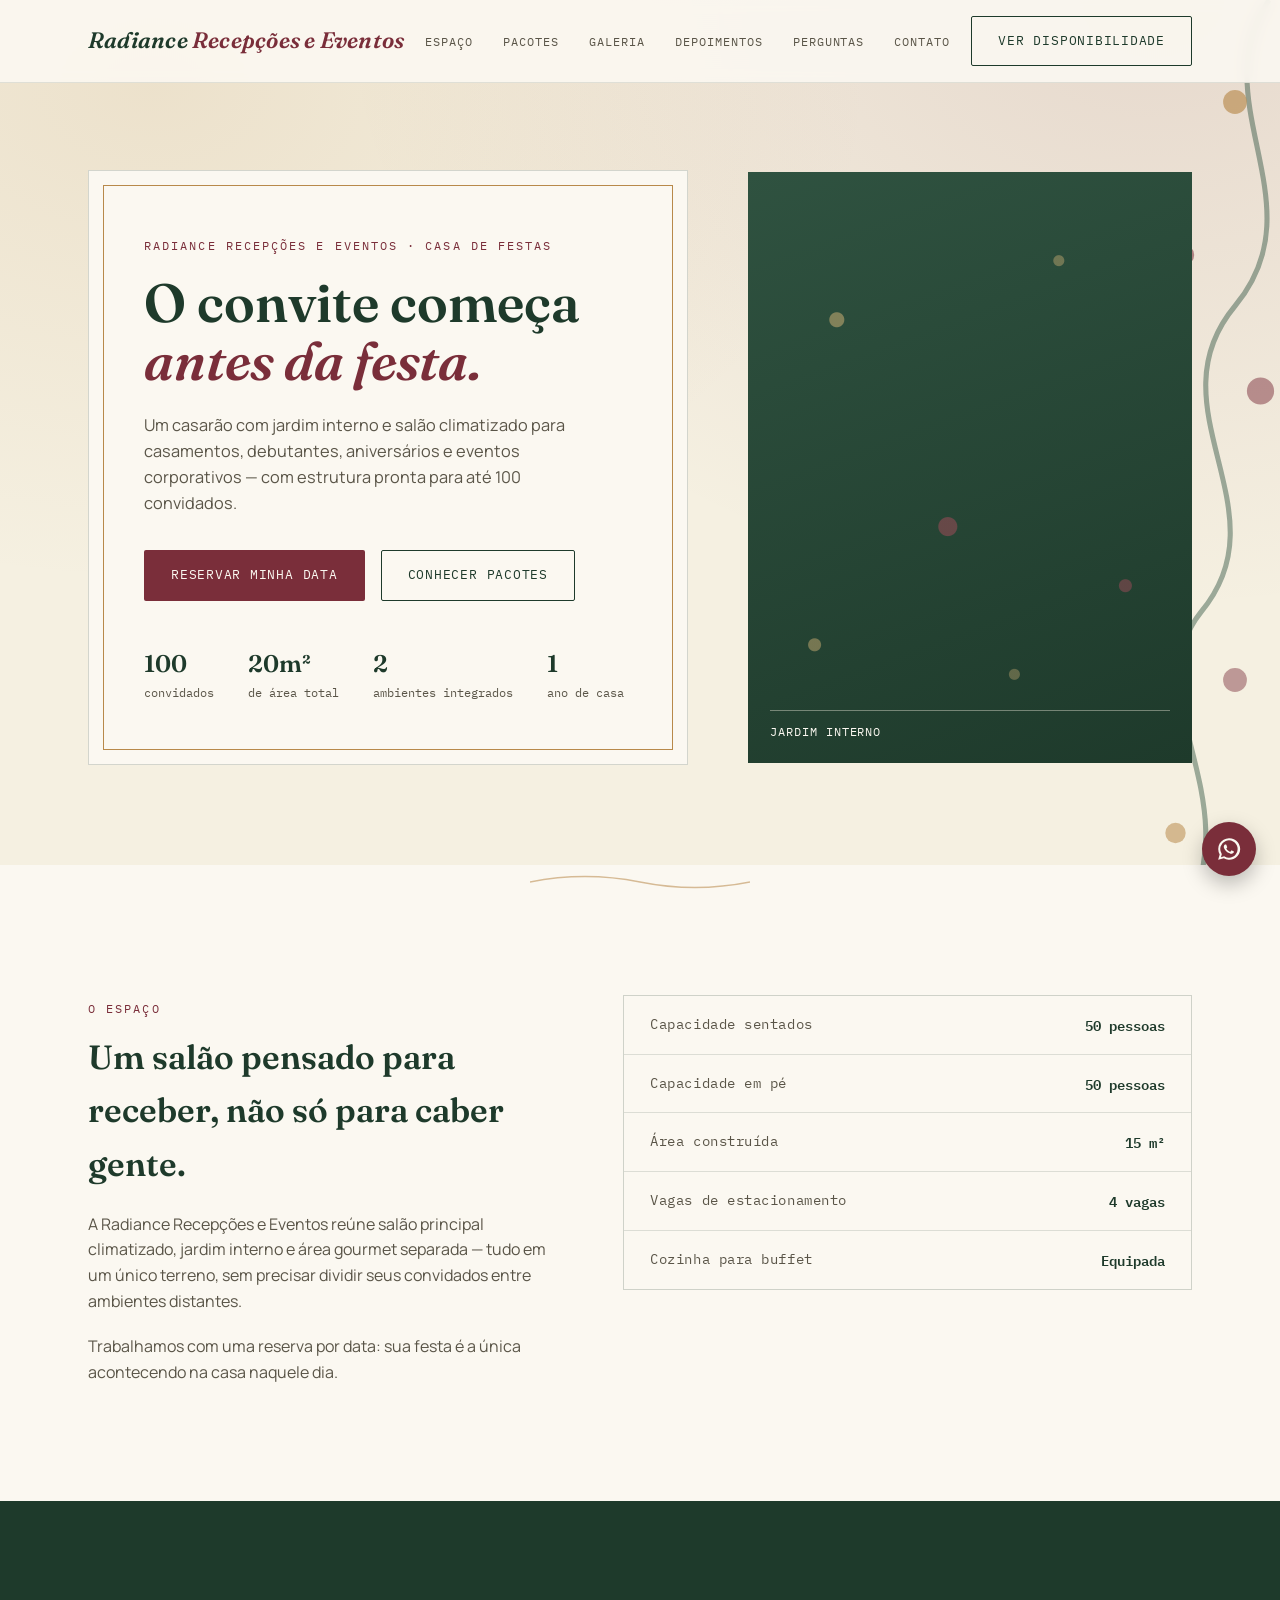
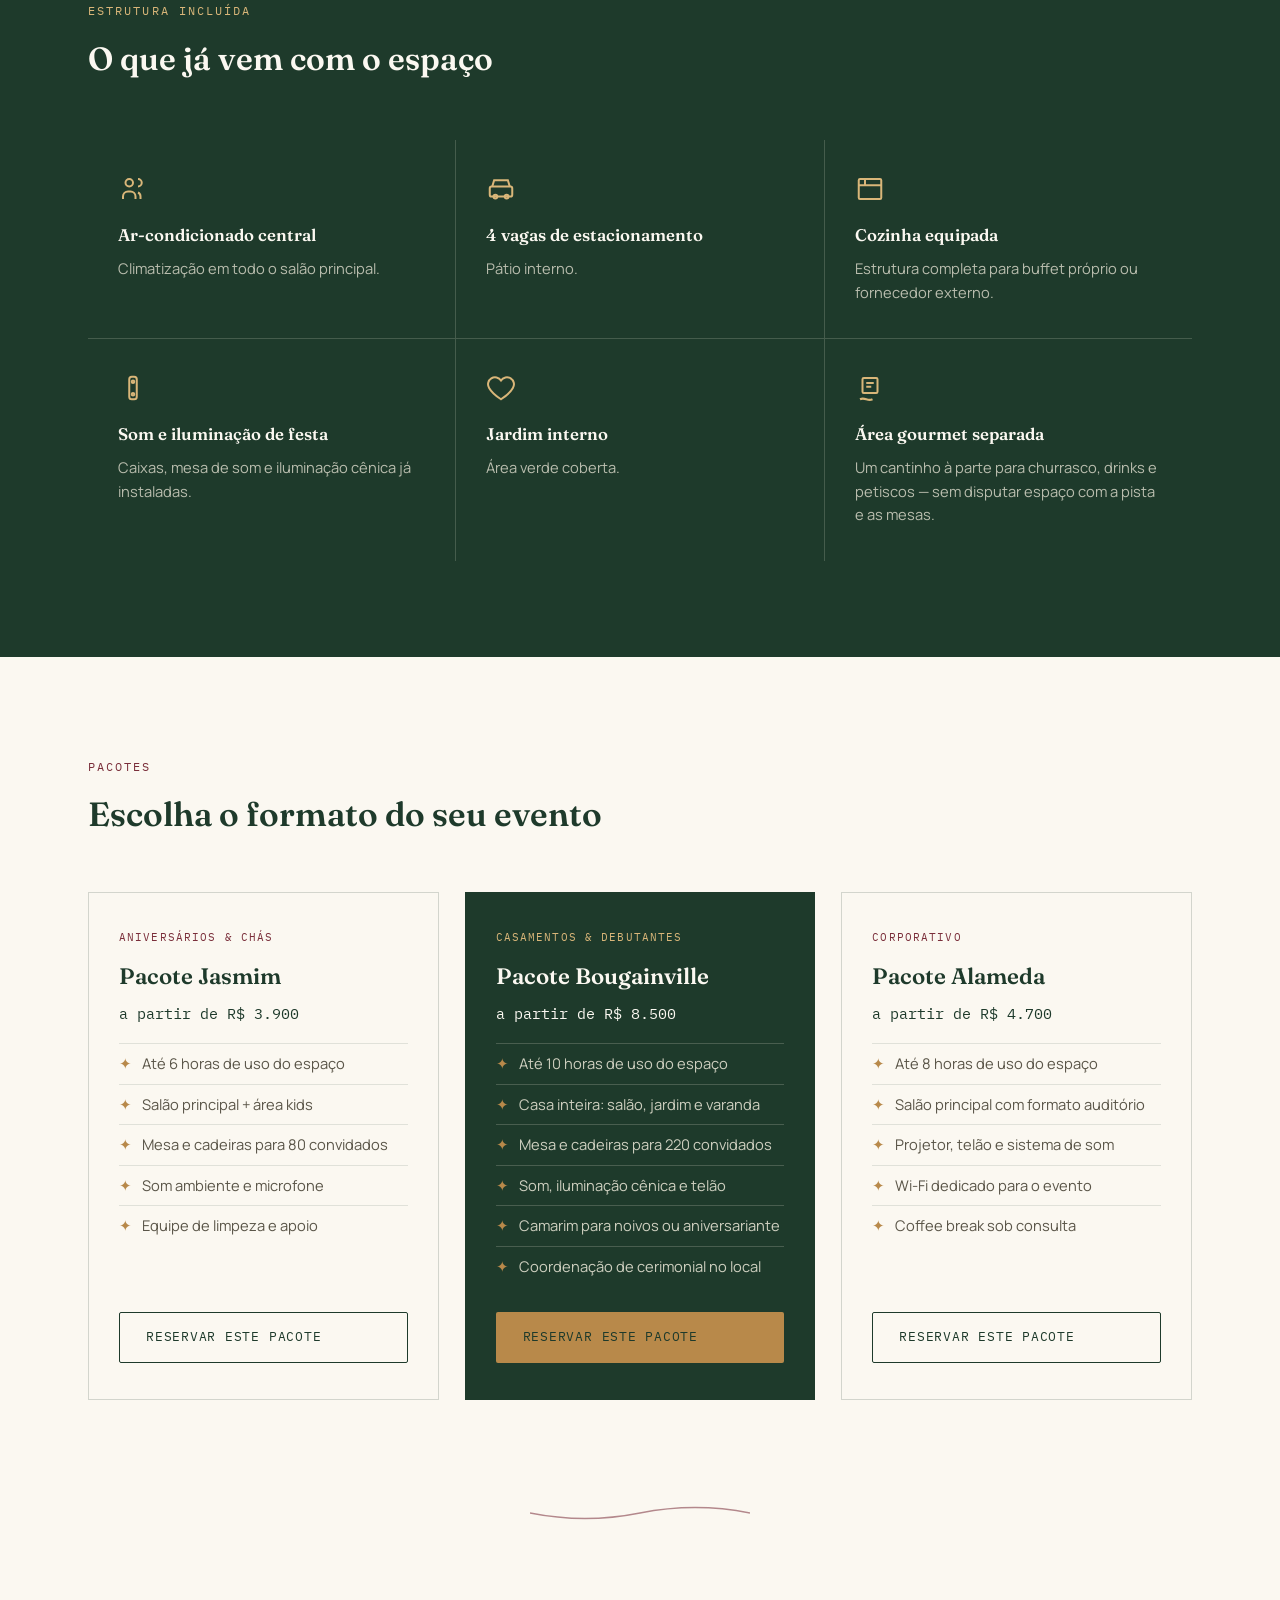
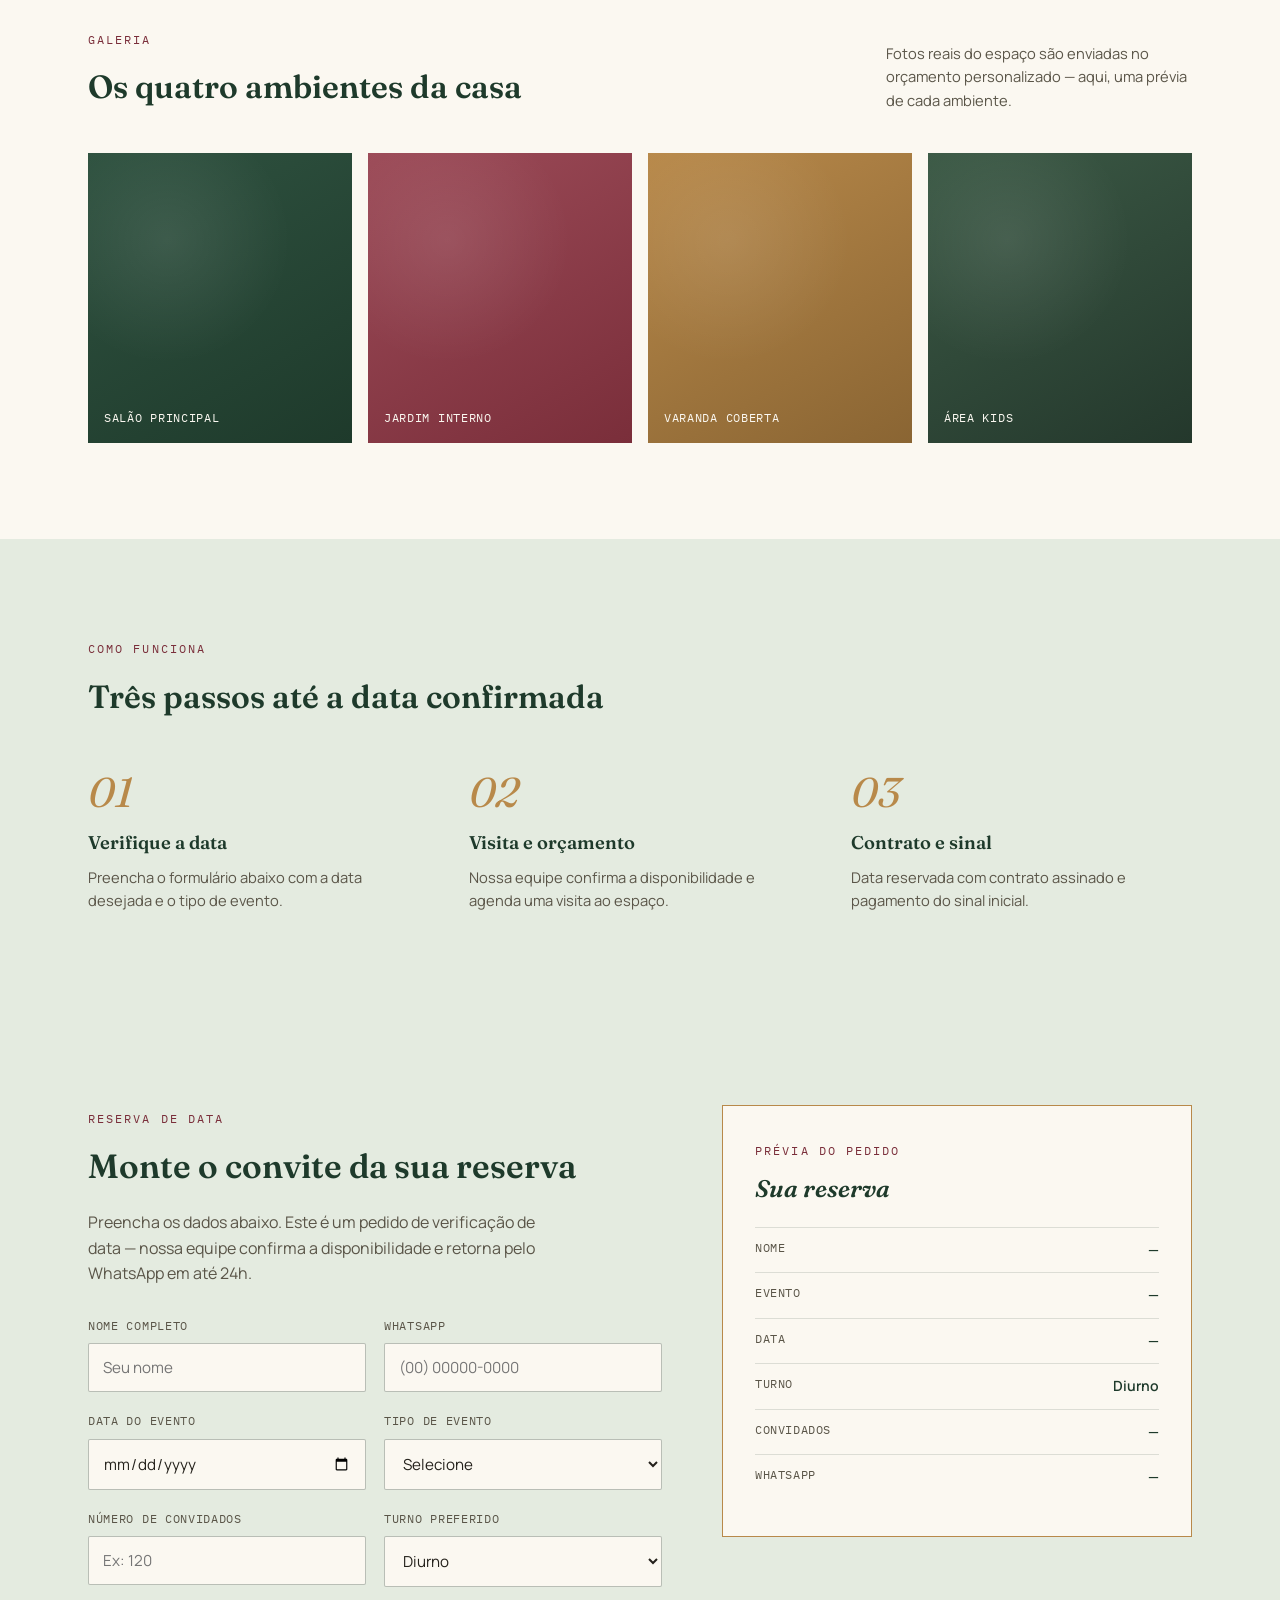
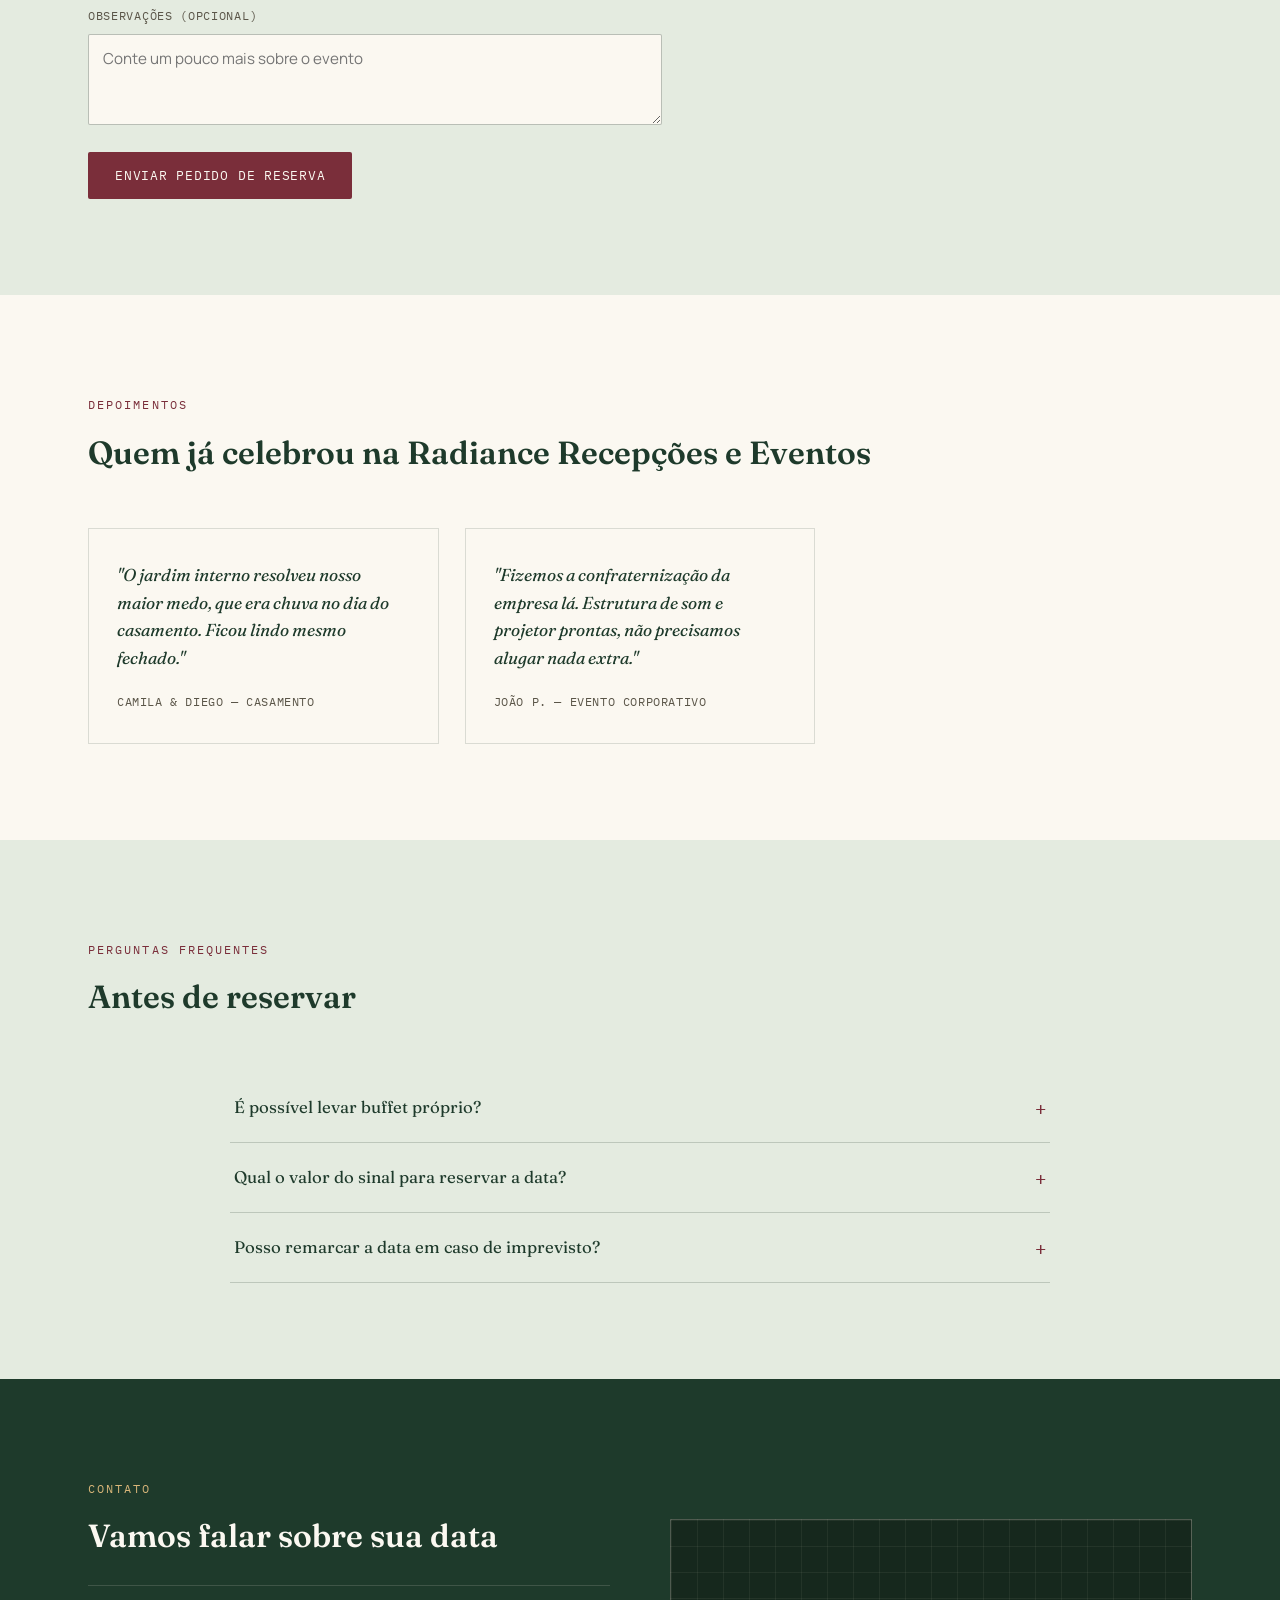
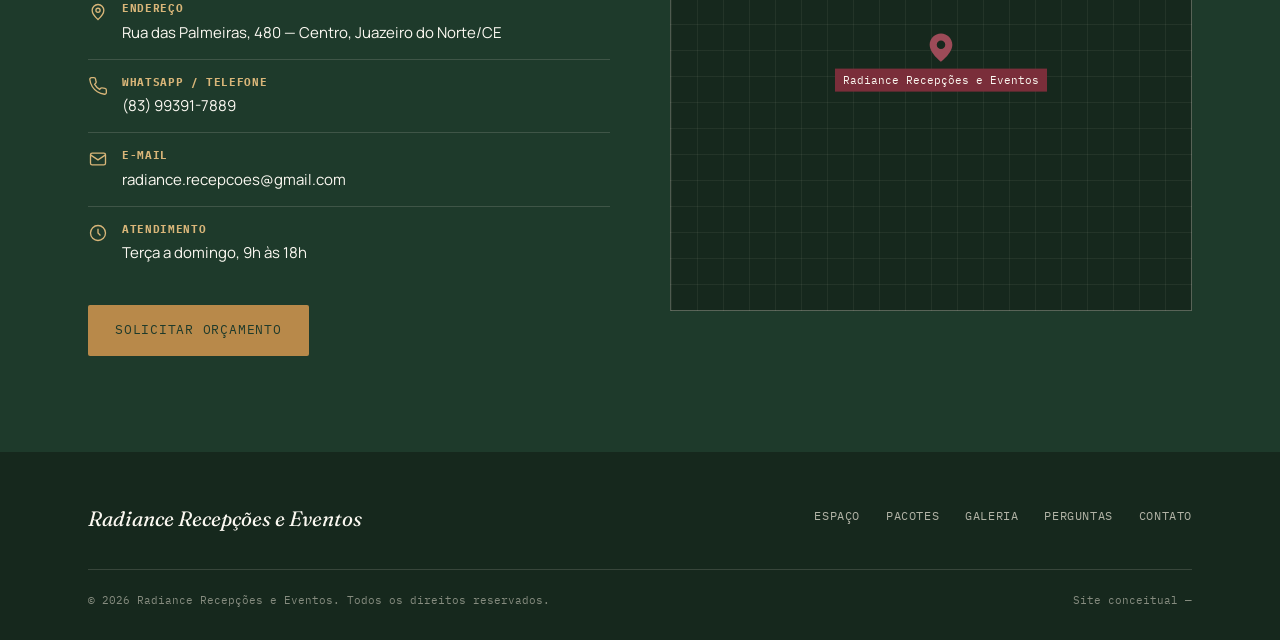
==== index.html @ 1359f0b3 "Envio do font-end envio do font-end inicial para futuras mudanças e integração com o back" ====
<!DOCTYPE html>
<html lang="pt-BR">
<head>
<meta charset="UTF-8">
<meta name="viewport" content="width=device-width, initial-scale=1.0">
<title>Radiance Recepções e Eventos — Casa de Festas</title>
<meta name="description" content="Radiance Recepções e Eventos, casa de festas para casamentos, debutantes, aniversários e eventos corporativos. Reserve sua data.">
<link rel="preconnect" href="https://fonts.googleapis.com">
<link rel="preconnect" href="https://fonts.gstatic.com" crossorigin>
<link href="https://fonts.googleapis.com/css2?family=Fraunces:ital,opsz,wght@0,9..144,400;0,9..144,500;0,9..144,600;1,9..144,500;1,9..144,600&family=Manrope:wght@400;500;600;700&family=IBM+Plex+Mono:wght@400;500&display=swap" rel="stylesheet">
<style>
  :root{
    --green-deep:#1E3A2B;
    --green-mid:#2F5240;
    --green-pale:#E4EBE0;
    --ivory:#F5F0E1;
    --ivory-soft:#FBF8F1;
    --gold:#B8894A;
    --gold-light:#D9B679;
    --wine:#7A2E3A;
    --wine-soft:#9C4B58;
    --ink:#24211B;
    --ink-soft:#5A5548;
    --font-display:'Fraunces', serif;
    --font-body:'Manrope', sans-serif;
    --font-mono:'IBM Plex Mono', monospace;
    --radius:2px;
    --wrap:1160px;
  }

  *,*::before,*::after{box-sizing:border-box;}
  html{scroll-behavior:smooth;}
  body{
    margin:0;
    background:var(--ivory-soft);
    color:var(--ink);
    font-family:var(--font-body);
    font-size:16px;
    line-height:1.6;
    -webkit-font-smoothing:antialiased;
  }
  img,svg{display:block;max-width:100%;}
  a{color:inherit;text-decoration:none;}
  ul{margin:0;padding:0;list-style:none;}
  h1,h2,h3,h4{font-family:var(--font-display);font-weight:600;margin:0;color:var(--green-deep);}
  p{margin:0;}
  .wrap{max-width:var(--wrap);margin:0 auto;padding:0 28px;}
  .eyebrow{
    font-family:var(--font-mono);
    font-size:.72rem;
    letter-spacing:.18em;
    text-transform:uppercase;
    color:var(--wine);
  }
  section{padding:96px 0;position:relative;}
  .btn{
    display:inline-flex;
    align-items:center;
    gap:8px;
    padding:14px 26px;
    border-radius:var(--radius);
    font-family:var(--font-mono);
    font-size:.8rem;
    letter-spacing:.06em;
    text-transform:uppercase;
    border:1px solid transparent;
    cursor:pointer;
    transition:transform .25s ease, background .25s ease, color .25s ease, border-color .25s ease;
  }
  .btn:hover{transform:translateY(-2px);}
  .btn-primary{background:var(--wine);color:var(--ivory-soft);}
  .btn-primary:hover{background:var(--green-deep);}
  .btn-ghost{border-color:var(--green-deep);color:var(--green-deep);}
  .btn-ghost:hover{background:var(--green-deep);color:var(--ivory-soft);}
  .btn-gold{background:var(--gold);color:var(--green-deep);}
  .btn-gold:hover{background:var(--gold-light);}

  @media (prefers-reduced-motion: reduce){
    html{scroll-behavior:auto;}
    *{animation-duration:.001ms !important; animation-iteration-count:1 !important; transition-duration:.001ms !important;}
  }

  /* ---------- reveal on scroll ---------- */
  .reveal{opacity:0; transform:translateY(18px); transition:opacity .7s ease, transform .7s ease;}
  .reveal.is-visible{opacity:1; transform:none;}

  /* ---------- divider ---------- */
  .divider{
    width:100%;
    display:flex;
    justify-content:center;
    padding:6px 0;
    opacity:.55;
  }
  .divider svg{width:220px;height:22px;}

  /* ================= HEADER ================= */
  header{
    position:fixed; top:0; left:0; right:0; z-index:100;
    background:rgba(251,248,241,.9);
    backdrop-filter:blur(6px);
    border-bottom:1px solid rgba(30,58,43,.12);
  }
  .nav{
    display:flex; align-items:center; justify-content:space-between;
    padding:16px 28px; max-width:var(--wrap); margin:0 auto;
  }
  .logo{
    font-family:var(--font-display); font-style:italic; font-weight:600;
    font-size:1.4rem; color:var(--green-deep); letter-spacing:.01em;
  }
  .logo span{color:var(--wine);}
  .nav-links{display:flex; align-items:center; gap:30px;}
  .nav-links a{
    font-family:var(--font-mono); font-size:.76rem; letter-spacing:.08em;
    text-transform:uppercase; color:var(--ink-soft);
    padding-bottom:4px; border-bottom:1px solid transparent;
    transition:color .2s, border-color .2s;
  }
  .nav-links a:hover{color:var(--wine); border-color:var(--wine);}
  .nav-cta{display:flex; align-items:center; gap:16px;}
  .burger{
    display:none; flex-direction:column; gap:5px; background:none; border:none; cursor:pointer; padding:6px;
  }
  .burger span{width:24px; height:2px; background:var(--green-deep); display:block;}

  @media (max-width:900px){
    .nav-links{
      position:fixed; inset:64px 0 0 0; background:var(--ivory-soft);
      flex-direction:column; justify-content:flex-start; align-items:flex-start;
      padding:40px 28px; gap:26px;
      transform:translateX(100%); transition:transform .35s ease;
    }
    .nav-links.open{transform:translateX(0);}
    .nav-links a{font-size:1rem;}
    .burger{display:flex;}
    .nav-cta .btn-ghost{display:none;}
  }

  /* ================= HERO ================= */
  .hero{
    padding:170px 0 100px;
    background:
      radial-gradient(ellipse at 12% 10%, rgba(184,137,74,.14), transparent 45%),
      radial-gradient(ellipse at 90% 0%, rgba(122,46,58,.12), transparent 50%),
      var(--ivory);
    overflow:hidden;
    position:relative;
  }
  .hero-vine{
    position:absolute; top:0; right:-40px; width:340px; opacity:.9; pointer-events:none;
    animation:sway 9s ease-in-out infinite;
    transform-origin:top center;
  }
  @keyframes sway{
    0%,100%{transform:rotate(-1.5deg);}
    50%{transform:rotate(1.5deg);}
  }
  .hero-grid{
    display:grid; grid-template-columns:1.15fr .85fr; gap:60px; align-items:center;
  }
  .invite-card{
    background:var(--ivory-soft);
    border:1px solid rgba(30,58,43,.18);
    padding:14px;
  }
  .invite-card-inner{
    border:1px solid var(--gold);
    padding:46px 40px;
  }
  .hero h1{
    font-size:clamp(2.4rem, 4.2vw, 3.6rem);
    line-height:1.08;
    margin:16px 0 22px;
  }
  .hero h1 em{color:var(--wine); font-style:italic;}
  .hero-sub{
    color:var(--ink-soft); font-size:1.02rem; max-width:46ch; margin-bottom:34px;
  }
  .hero-actions{display:flex; gap:16px; flex-wrap:wrap;}
  .hero-facts{
    margin-top:44px; display:flex; gap:34px; flex-wrap:wrap;
    font-family:var(--font-mono); font-size:.78rem; color:var(--ink-soft);
  }
  .hero-facts b{display:block; font-family:var(--font-display); font-size:1.5rem; color:var(--green-deep); font-weight:600;}

  .hero-visual{
    aspect-ratio:3/4; position:relative;
    background:linear-gradient(160deg, var(--green-mid), var(--green-deep));
    overflow:hidden;
  }
  .hero-visual::before{
    content:"";
    position:absolute; inset:0;
    background-image:
      radial-gradient(circle at 20% 25%, rgba(217,182,121,.5) 0, rgba(217,182,121,.5) 7px, transparent 8px),
      radial-gradient(circle at 70% 15%, rgba(217,182,121,.4) 0, rgba(217,182,121,.4) 5px, transparent 6px),
      radial-gradient(circle at 45% 60%, rgba(156,75,88,.55) 0, rgba(156,75,88,.55) 9px, transparent 10px),
      radial-gradient(circle at 85% 70%, rgba(156,75,88,.5) 0, rgba(156,75,88,.5) 6px, transparent 7px),
      radial-gradient(circle at 15% 80%, rgba(217,182,121,.45) 0, rgba(217,182,121,.45) 6px, transparent 7px),
      radial-gradient(circle at 60% 85%, rgba(217,182,121,.35) 0, rgba(217,182,121,.35) 5px, transparent 6px);
  }
  .hero-visual-tag{
    position:absolute; left:22px; bottom:22px; right:22px;
    color:var(--ivory-soft); font-family:var(--font-mono); font-size:.72rem;
    letter-spacing:.08em; text-transform:uppercase; border-top:1px solid rgba(245,240,225,.4); padding-top:12px;
  }

  @media (max-width:900px){
    .hero{padding:150px 0 70px;}
    .hero-grid{grid-template-columns:1fr;}
    .hero-vine{width:200px; right:-70px;}
    .invite-card-inner{padding:34px 26px;}
  }

  /* ================= SOBRE ================= */
  .sobre-grid{display:grid; grid-template-columns:.9fr 1.1fr; gap:70px; align-items:start;}
  .sobre h2{font-size:2.1rem; margin:10px 0 20px;}
  .sobre p.lead{color:var(--ink-soft); max-width:52ch; margin-bottom:20px;}
  .ficha{
    border:1px solid rgba(30,58,43,.2);
    padding:0;
  }
  .ficha-row{
    display:flex; justify-content:space-between; align-items:center;
    padding:18px 26px; border-bottom:1px solid rgba(30,58,43,.14);
    font-family:var(--font-mono); font-size:.85rem;
  }
  .ficha-row:last-child{border-bottom:none;}
  .ficha-row span:first-child{color:var(--ink-soft); letter-spacing:.04em;}
  .ficha-row span:last-child{color:var(--green-deep); font-weight:600;}

  @media (max-width:900px){ .sobre-grid{grid-template-columns:1fr; gap:36px;} }

  /* ================= ESTRUTURA (features) ================= */
  .estrutura{background:var(--green-deep); color:var(--ivory-soft);}
  .estrutura h2, .estrutura .eyebrow{color:var(--ivory-soft);}
  .estrutura .eyebrow{color:var(--gold-light);}
  .estrutura-head{max-width:56ch; margin-bottom:56px;}
  .estrutura-head h2{font-size:2rem; margin-top:10px;}
  .features{display:grid; grid-template-columns:repeat(3,1fr); gap:1px; background:rgba(245,240,225,.18);}
  .feature{
    background:var(--green-deep); padding:34px 30px;
  }
  .feature svg{width:30px;height:30px; color:var(--gold-light); margin-bottom:18px;}
  .feature h4{color:var(--ivory-soft); font-size:1.05rem; margin-bottom:8px;}
  .feature p{color:rgba(245,240,225,.72); font-size:.92rem;}
  @media (max-width:900px){ .features{grid-template-columns:1fr 1fr;} }
  @media (max-width:560px){ .features{grid-template-columns:1fr;} }

  /* ================= PACOTES ================= */
  .pacotes-head{max-width:60ch; margin-bottom:50px;}
  .pacotes-head h2{font-size:2.1rem; margin-top:10px;}
  .pacotes{display:grid; grid-template-columns:repeat(3,1fr); gap:26px;}
  .pacote{
    background:var(--ivory-soft); border:1px solid rgba(30,58,43,.18);
    padding:36px 30px; display:flex; flex-direction:column;
    transition:border-color .25s, transform .25s;
  }
  .pacote:hover{border-color:var(--wine); transform:translateY(-4px);}
  .pacote .tag{font-family:var(--font-mono); font-size:.7rem; letter-spacing:.1em; text-transform:uppercase; color:var(--wine);}
  .pacote h3{font-size:1.4rem; margin:12px 0 6px;}
  .pacote .preco{font-family:var(--font-mono); color:var(--green-deep); font-size:.95rem; margin-bottom:18px;}
  .pacote ul{margin-bottom:26px; flex-grow:1;}
  .pacote li{
    font-size:.92rem; color:var(--ink-soft); padding:8px 0; border-top:1px solid rgba(30,58,43,.12);
    display:flex; gap:10px;
  }
  .pacote li::before{content:"✦"; color:var(--gold); flex-shrink:0;}
  .pacote.destaque{background:var(--green-deep); border-color:var(--green-deep);}
  .pacote.destaque .tag{color:var(--gold-light);}
  .pacote.destaque h3, .pacote.destaque .preco{color:var(--ivory-soft);}
  .pacote.destaque li{color:rgba(245,240,225,.82); border-top-color:rgba(245,240,225,.2);}

  @media (max-width:900px){ .pacotes{grid-template-columns:1fr;} }

  /* ================= GALERIA ================= */
  .galeria-head{display:flex; justify-content:space-between; align-items:flex-end; margin-bottom:40px; gap:20px; flex-wrap:wrap;}
  .galeria-head h2{font-size:2rem; margin-top:10px;}
  .galeria{display:grid; grid-template-columns:repeat(4,1fr); gap:16px;}
  .galeria-item{
    aspect-ratio:1/1.1; position:relative; overflow:hidden;
    display:flex; align-items:flex-end; padding:16px;
  }
  .galeria-item span{
    font-family:var(--font-mono); font-size:.72rem; text-transform:uppercase; letter-spacing:.06em;
    color:var(--ivory-soft); position:relative; z-index:2;
  }
  .g1{background:linear-gradient(150deg,#2F5240,#1E3A2B);}
  .g2{background:linear-gradient(150deg,#9C4B58,#7A2E3A);}
  .g3{background:linear-gradient(150deg,#B8894A,#8a6533);}
  .g4{background:linear-gradient(150deg,#3c5a46,#24382c);}
  .galeria-item::before{
    content:""; position:absolute; inset:0; opacity:.5;
    background-image:radial-gradient(circle at 30% 30%, rgba(255,255,255,.18) 0, transparent 45%);
  }
  @media (max-width:900px){ .galeria{grid-template-columns:1fr 1fr;} }

  /* ================= COMO RESERVAR ================= */
  .passos{display:grid; grid-template-columns:repeat(3,1fr); gap:40px; margin-top:50px;}
  .passo .num{
    font-family:var(--font-display); font-style:italic; font-size:2.6rem; color:var(--gold); line-height:1;
  }
  .passo h4{margin:14px 0 8px; font-size:1.15rem;}
  .passo p{color:var(--ink-soft); font-size:.92rem; max-width:32ch;}
  @media (max-width:900px){ .passos{grid-template-columns:1fr; gap:30px;} }

  /* ================= RESERVA (form) ================= */
  .reserva{background:var(--green-pale);}
  .reserva-grid{display:grid; grid-template-columns:1.1fr .9fr; gap:60px; align-items:start;}
  .reserva-head h2{font-size:2.1rem; margin:10px 0 16px;}
  .reserva-head p{color:var(--ink-soft); max-width:48ch; margin-bottom:30px;}

  .field{margin-bottom:20px;}
  .field label{
    display:block; font-family:var(--font-mono); font-size:.72rem; letter-spacing:.06em;
    text-transform:uppercase; color:var(--ink-soft); margin-bottom:8px;
  }
  .field input, .field select, .field textarea{
    width:100%; padding:13px 14px; border:1px solid rgba(30,58,43,.3);
    background:var(--ivory-soft); font-family:var(--font-body); font-size:.95rem; color:var(--ink);
    border-radius:var(--radius);
  }
  .field input:focus, .field select:focus, .field textarea:focus{
    outline:2px solid var(--wine); outline-offset:1px; border-color:var(--wine);
  }
  .field input.invalid{border-color:var(--wine); background:#fdf3f2;}
  .field input.valid{border-color:var(--green-mid);}
  .field-error{
    display:none; margin-top:7px; font-family:var(--font-mono); font-size:.72rem;
    color:var(--wine); letter-spacing:.02em;
  }
  .field-error.show{display:block;}
  .field-row{display:grid; grid-template-columns:1fr 1fr; gap:18px;}
  .form-msg{
    margin-top:6px; font-family:var(--font-mono); font-size:.82rem; color:var(--green-deep);
    display:none; padding:14px 16px; background:rgba(30,58,43,.08); border-left:3px solid var(--green-deep);
  }
  .form-msg.show{display:block;}

  .preview-card{
    background:var(--ivory-soft); border:1px solid var(--gold); padding:36px 32px; position:sticky; top:110px;
  }
  .preview-card .eyebrow{margin-bottom:10px; display:block;}
  .preview-card h3{font-size:1.5rem; margin-bottom:18px; font-style:italic;}
  .preview-line{
    display:flex; justify-content:space-between; padding:11px 0; border-top:1px solid rgba(30,58,43,.14);
    font-size:.88rem;
  }
  .preview-line span:first-child{color:var(--ink-soft); font-family:var(--font-mono); font-size:.72rem; text-transform:uppercase; letter-spacing:.05em;}
  .preview-line span:last-child{color:var(--green-deep); font-weight:600; text-align:right;}

  @media (max-width:900px){
    .reserva-grid{grid-template-columns:1fr;}
    .field-row{grid-template-columns:1fr;}
    .preview-card{position:static;}
  }

  /* ================= DEPOIMENTOS ================= */
  .depoimentos{display:grid; grid-template-columns:repeat(3,1fr); gap:26px; margin-top:50px;}
  .depoimento{
    background:var(--ivory-soft); border:1px solid rgba(30,58,43,.15); padding:32px 28px;
  }
  .depoimento p.quote{
    font-family:var(--font-display); font-style:italic; font-size:1.08rem; color:var(--green-deep); margin-bottom:20px;
  }
  .depoimento .autor{font-family:var(--font-mono); font-size:.75rem; color:var(--ink-soft); text-transform:uppercase; letter-spacing:.05em;}
  @media (max-width:900px){ .depoimentos{grid-template-columns:1fr;} }

  /* ================= FAQ ================= */
  .faq{max-width:820px; margin:50px auto 0;}
  .faq-item{border-bottom:1px solid rgba(30,58,43,.2);}
  .faq-q{
    width:100%; text-align:left; background:none; border:none; cursor:pointer;
    padding:22px 4px; display:flex; justify-content:space-between; align-items:center;
    font-family:var(--font-display); font-size:1.05rem; color:var(--green-deep);
  }
  .faq-q .plus{font-family:var(--font-mono); font-size:1.2rem; color:var(--wine); transition:transform .25s;}
  .faq-item.open .plus{transform:rotate(45deg);}
  .faq-a{
    max-height:0; overflow:hidden; transition:max-height .35s ease;
  }
  .faq-a p{padding:0 4px 22px; color:var(--ink-soft); font-size:.94rem; max-width:64ch;}

  /* ================= CONTATO ================= */
  .contato{background:var(--green-deep); color:var(--ivory-soft);}
  .contato .eyebrow{color:var(--gold-light);}
  .contato-grid{display:grid; grid-template-columns:1fr 1fr; gap:60px; align-items:center;}
  .contato h2{color:var(--ivory-soft); font-size:2rem; margin:10px 0 24px;}
  .contato-list li{
    display:flex; gap:14px; padding:14px 0; border-top:1px solid rgba(245,240,225,.15); font-size:.94rem;
  }
  .contato-list li svg{width:20px;height:20px; color:var(--gold-light); flex-shrink:0; margin-top:2px;}
  .contato-list li strong{display:block; font-family:var(--font-mono); font-size:.68rem; letter-spacing:.06em; text-transform:uppercase; color:var(--gold-light); margin-bottom:3px;}
  .mapa{
    aspect-ratio:4/3; border:1px solid rgba(245,240,225,.25); position:relative; overflow:hidden;
    background:
      linear-gradient(rgba(245,240,225,.06) 1px, transparent 1px) 0 0/26px 26px,
      linear-gradient(90deg, rgba(245,240,225,.06) 1px, transparent 1px) 0 0/26px 26px,
      #16281d;
  }
  .mapa .pin{
    position:absolute; top:44%; left:52%; transform:translate(-50%,-100%);
    display:flex; flex-direction:column; align-items:center;
  }
  .mapa .pin svg{width:34px; height:34px; color:var(--wine-soft);}
  .mapa .pin span{
    font-family:var(--font-mono); font-size:.68rem; color:var(--ivory-soft); background:var(--wine);
    padding:3px 8px; margin-top:4px; white-space:nowrap;
  }
  @media (max-width:900px){ .contato-grid{grid-template-columns:1fr; gap:36px;} }

  /* ================= FOOTER ================= */
  footer{background:#16281d; color:rgba(245,240,225,.7); padding:50px 0 30px;}
  .footer-top{display:flex; justify-content:space-between; flex-wrap:wrap; gap:30px; padding-bottom:34px; border-bottom:1px solid rgba(245,240,225,.15);}
  .footer-logo{font-family:var(--font-display); font-style:italic; font-size:1.3rem; color:var(--ivory-soft);}
  .footer-nav{display:flex; gap:26px; flex-wrap:wrap;}
  .footer-nav a{font-family:var(--font-mono); font-size:.75rem; text-transform:uppercase; letter-spacing:.05em; color:rgba(245,240,225,.7);}
  .footer-nav a:hover{color:var(--gold-light);}
  .footer-bottom{
    display:flex; justify-content:space-between; padding-top:22px; font-family:var(--font-mono); font-size:.7rem;
    color:rgba(245,240,225,.5); flex-wrap:wrap; gap:10px;
  }

  /* whatsapp float */
  .whatsapp-float{
    position:fixed; bottom:24px; right:24px; z-index:90;
    background:var(--wine); color:var(--ivory-soft); width:54px; height:54px; border-radius:50%;
    display:flex; align-items:center; justify-content:center; box-shadow:0 8px 20px rgba(0,0,0,.25);
    transition:transform .25s;
  }
  .whatsapp-float:hover{transform:scale(1.08);}
  .whatsapp-float svg{width:26px;height:26px;}
</style>
</head>
<body>

<header>
  <nav class="nav">
    <a href="#topo" class="logo">Radiance <span>Recepções e Eventos</span></a>
    <ul class="nav-links" id="navLinks">
      <li><a href="#sobre">Espaço</a></li>
      <li><a href="#pacotes">Pacotes</a></li>
      <li><a href="#galeria">Galeria</a></li>
      <li><a href="#depoimentos">Depoimentos</a></li>
      <li><a href="#faq">Perguntas</a></li>
      <li><a href="#contato">Contato</a></li>
    </ul>
    <div class="nav-cta">
      <a href="#reserva" class="btn btn-ghost">Ver disponibilidade</a>
      <button class="burger" id="burgerBtn" aria-label="Abrir menu">
        <span></span><span></span><span></span>
      </button>
    </div>
  </nav>
</header>

<main id="topo">

  <!-- ================= HERO ================= -->
  <section class="hero">
    <svg class="hero-vine" viewBox="0 0 200 600" fill="none" xmlns="http://www.w3.org/2000/svg">
      <path d="M170 0 C130 60 200 120 150 180 C100 240 180 300 130 360 C90 410 160 470 120 540 C100 570 140 590 120 600"
            stroke="#2F5240" stroke-width="3" fill="none" opacity=".5"/>
      <circle cx="150" cy="60" r="7" fill="#B8894A" opacity=".7"/>
      <circle cx="120" cy="150" r="6" fill="#7A2E3A" opacity=".6"/>
      <circle cx="165" cy="230" r="8" fill="#7A2E3A" opacity=".55"/>
      <circle cx="105" cy="320" r="6" fill="#B8894A" opacity=".65"/>
      <circle cx="150" cy="400" r="7" fill="#7A2E3A" opacity=".5"/>
      <circle cx="115" cy="490" r="6" fill="#B8894A" opacity=".6"/>
    </svg>

    <div class="wrap hero-grid">
      <div class="reveal is-visible">
        <div class="invite-card">
          <div class="invite-card-inner">
            <span class="eyebrow">Radiance Recepções e Eventos · Casa de Festas</span>
            <h1>O convite começa<br><em>antes da festa.</em></h1>
            <p class="hero-sub">Um casarão com jardim interno e salão climatizado para casamentos, debutantes, aniversários e eventos corporativos — com estrutura pronta para até 100 convidados.</p>
            <div class="hero-actions">
              <a href="#reserva" class="btn btn-primary">Reservar minha data</a>
              <a href="#pacotes" class="btn btn-ghost">Conhecer pacotes</a>
            </div>
            <div class="hero-facts">
              <div><b>100</b>convidados</div>
              <div><b>20m²</b>de área total</div>
              <div><b>2</b>ambientes integrados</div>
              <div><b>1</b>ano de casa</div>
            </div>
          </div>
        </div>
      </div>

      <div class="hero-visual reveal is-visible">
        <div class="hero-visual-tag">Jardim interno</div>
      </div>
    </div>
  </section>

  <div class="divider">
    <svg viewBox="0 0 220 22"><path d="M0 11 Q 55 0 110 11 T 220 11" stroke="#B8894A" stroke-width="1.4" fill="none"/></svg>
  </div>

  <!-- ================= SOBRE ================= -->
  <section id="sobre" class="sobre">
    <div class="wrap sobre-grid">
      <div class="reveal">
        <span class="eyebrow">O espaço</span>
        <h2>Um salão pensado para receber, não só para caber gente.</h2>
        <p class="lead">A Radiance Recepções e Eventos reúne salão principal climatizado, jardim interno e área gourmet separada — tudo em um único terreno, sem precisar dividir seus convidados entre ambientes distantes.</p>
        <p class="lead">Trabalhamos com uma reserva por data: sua festa é a única acontecendo na casa naquele dia.</p>
      </div>
      <div class="ficha reveal">
        <div class="ficha-row"><span>Capacidade sentados</span><span>50 pessoas</span></div>
        <div class="ficha-row"><span>Capacidade em pé</span><span>50 pessoas</span></div>
        <div class="ficha-row"><span>Área construída</span><span>15 m²</span></div>
        <div class="ficha-row"><span>Vagas de estacionamento</span><span>4 vagas</span></div>
        <div class="ficha-row"><span>Cozinha para buffet</span><span>Equipada</span></div>
      </div>
    </div>
  </section>

  <!-- ================= ESTRUTURA ================= -->
  <section class="estrutura">
    <div class="wrap">
      <div class="estrutura-head reveal">
        <span class="eyebrow">Estrutura incluída</span>
        <h2>O que já vem com o espaço</h2>
      </div>
      <div class="features">
        <div class="feature reveal">
          <svg viewBox="0 0 24 24" fill="none" stroke="currentColor" stroke-width="1.6"><path d="M4 20v-2a4 4 0 0 1 4-4h2a4 4 0 0 1 4 4v2"/><circle cx="9" cy="7" r="3"/><path d="M16 10a3 3 0 1 0 0-6"/><path d="M18 20v-2a3.5 3.5 0 0 0-2-3.2"/></svg>
          <h4>Ar-condicionado central</h4>
          <p>Climatização em todo o salão principal.</p>
        </div>
        <div class="feature reveal">
          <svg viewBox="0 0 24 24" fill="none" stroke="currentColor" stroke-width="1.6"><rect x="3" y="10" width="18" height="8" rx="1.5"/><path d="M5 10 6.5 5h11L19 10"/><circle cx="7.5" cy="18" r="1.5"/><circle cx="16.5" cy="18" r="1.5"/></svg>
          <h4>4 vagas de estacionamento</h4>
          <p>Pátio interno.</p>
        </div>
        <div class="feature reveal">
          <svg viewBox="0 0 24 24" fill="none" stroke="currentColor" stroke-width="1.6"><rect x="3" y="4" width="18" height="16" rx="1"/><path d="M3 9h18"/><path d="M8 4v5"/></svg>
          <h4>Cozinha equipada</h4>
          <p>Estrutura completa para buffet próprio ou fornecedor externo.</p>
        </div>
        <div class="feature reveal">
          <svg viewBox="0 0 24 24" fill="none" stroke="currentColor" stroke-width="1.6"><rect x="9" y="3" width="6" height="18" rx="2"/><circle cx="12" cy="7" r="1"/><circle cx="12" cy="17" r="1"/></svg>
          <h4>Som e iluminação de festa</h4>
          <p>Caixas, mesa de som e iluminação cênica já instaladas.</p>
        </div>
        <div class="feature reveal">
          <svg viewBox="0 0 24 24" fill="none" stroke="currentColor" stroke-width="1.6"><path d="M12 21s-7-4.5-9.5-9A5.5 5.5 0 0 1 12 6a5.5 5.5 0 0 1 9.5 6c-2.5 4.5-9.5 9-9.5 9z"/></svg>
          <h4>Jardim interno</h4>
          <p>Área verde coberta.</p>
        </div>
        <div class="feature reveal">
          <svg viewBox="0 0 24 24" fill="none" stroke="currentColor" stroke-width="1.6"><path d="M4 21c4-2 6 2 10 0"/><rect x="6" y="4" width="12" height="12" rx="1"/><path d="M9 8h6M9 11h4"/></svg>
          <h4>Área gourmet separada</h4>
          <p>Um cantinho à parte para churrasco, drinks e petiscos — sem disputar espaço com a pista e as mesas.</p>
        </div>
      </div>
    </div>
  </section>

  <!-- ================= PACOTES ================= -->
  <section id="pacotes">
    <div class="wrap">
      <div class="pacotes-head reveal">
        <span class="eyebrow">Pacotes</span>
        <h2>Escolha o formato do seu evento</h2>
      </div>
      <div class="pacotes">
        <div class="pacote reveal">
          <span class="tag">Aniversários &amp; Chás</span>
          <h3>Pacote Jasmim</h3>
          <div class="preco">a partir de R$ 3.900</div>
          <ul>
            <li>Até 6 horas de uso do espaço</li>
            <li>Salão principal + área kids</li>
            <li>Mesa e cadeiras para 80 convidados</li>
            <li>Som ambiente e microfone</li>
            <li>Equipe de limpeza e apoio</li>
          </ul>
          <a href="#reserva" class="btn btn-ghost">Reservar este pacote</a>
        </div>

        <div class="pacote destaque reveal">
          <span class="tag">Casamentos &amp; Debutantes</span>
          <h3>Pacote Bougainville</h3>
          <div class="preco">a partir de R$ 8.500</div>
          <ul>
            <li>Até 10 horas de uso do espaço</li>
            <li>Casa inteira: salão, jardim e varanda</li>
            <li>Mesa e cadeiras para 220 convidados</li>
            <li>Som, iluminação cênica e telão</li>
            <li>Camarim para noivos ou aniversariante</li>
            <li>Coordenação de cerimonial no local</li>
          </ul>
          <a href="#reserva" class="btn btn-gold">Reservar este pacote</a>
        </div>

        <div class="pacote reveal">
          <span class="tag">Corporativo</span>
          <h3>Pacote Alameda</h3>
          <div class="preco">a partir de R$ 4.700</div>
          <ul>
            <li>Até 8 horas de uso do espaço</li>
            <li>Salão principal com formato auditório</li>
            <li>Projetor, telão e sistema de som</li>
            <li>Wi-Fi dedicado para o evento</li>
            <li>Coffee break sob consulta</li>
          </ul>
          <a href="#reserva" class="btn btn-ghost">Reservar este pacote</a>
        </div>
      </div>
    </div>
  </section>

  <div class="divider">
    <svg viewBox="0 0 220 22"><path d="M0 11 Q 55 22 110 11 T 220 11" stroke="#7A2E3A" stroke-width="1.4" fill="none"/></svg>
  </div>

  <!-- ================= GALERIA ================= -->
  <section id="galeria">
    <div class="wrap">
      <div class="galeria-head reveal">
        <div>
          <span class="eyebrow">Galeria</span>
          <h2>Os quatro ambientes da casa</h2>
        </div>
        <p style="max-width:34ch;color:var(--ink-soft);font-size:.92rem;">Fotos reais do espaço são enviadas no orçamento personalizado — aqui, uma prévia de cada ambiente.</p>
      </div>
      <div class="galeria">
        <div class="galeria-item g1 reveal"><span>Salão principal</span></div>
        <div class="galeria-item g2 reveal"><span>Jardim interno</span></div>
        <div class="galeria-item g3 reveal"><span>Varanda coberta</span></div>
        <div class="galeria-item g4 reveal"><span>Área kids</span></div>
      </div>
    </div>
  </section>

  <!-- ================= COMO RESERVAR ================= -->
  <section id="como-funciona" style="background:var(--green-pale);">
    <div class="wrap">
      <span class="eyebrow reveal">Como funciona</span>
      <h2 class="reveal" style="font-size:2rem;margin-top:10px;">Três passos até a data confirmada</h2>
      <div class="passos">
        <div class="passo reveal">
          <span class="num">01</span>
          <h4>Verifique a data</h4>
          <p>Preencha o formulário abaixo com a data desejada e o tipo de evento.</p>
        </div>
        <div class="passo reveal">
          <span class="num">02</span>
          <h4>Visita e orçamento</h4>
          <p>Nossa equipe confirma a disponibilidade e agenda uma visita ao espaço.</p>
        </div>
        <div class="passo reveal">
          <span class="num">03</span>
          <h4>Contrato e sinal</h4>
          <p>Data reservada com contrato assinado e pagamento do sinal inicial.</p>
        </div>
      </div>
    </div>
  </section>

  <!-- ================= RESERVA / FORM ================= -->
  <section id="reserva" class="reserva">
    <div class="wrap reserva-grid">
      <div class="reveal">
        <div class="reserva-head">
          <span class="eyebrow">Reserva de data</span>
          <h2>Monte o convite da sua reserva</h2>
          <p>Preencha os dados abaixo. Este é um pedido de verificação de data — nossa equipe confirma a disponibilidade e retorna pelo WhatsApp em até 24h.</p>
        </div>

        <form id="bookingForm">
          <div class="field-row">
            <div class="field">
              <label for="nome">Nome completo</label>
              <input type="text" id="nome" name="nome" placeholder="Seu nome" required>
            </div>
            <div class="field">
              <label for="whatsapp">WhatsApp</label>
              <input type="tel" id="whatsapp" name="whatsapp" placeholder="(00) 00000-0000" inputmode="numeric" maxlength="15" autocomplete="tel" required>
              <span class="field-error" id="whatsappError">Informe um número válido com DDD, ex: (88) 99123-4567</span>
            </div>
          </div>

          <div class="field-row">
            <div class="field">
              <label for="data">Data do evento</label>
              <input type="date" id="data" name="data" required>
            </div>
            <div class="field">
              <label for="tipo">Tipo de evento</label>
              <select id="tipo" name="tipo" required>
                <option value="" disabled selected>Selecione</option>
                <option value="Casamento">Casamento</option>
                <option value="Debutante (15 anos)">Debutante (15 anos)</option>
                <option value="Aniversário">Aniversário</option>
                <option value="Corporativo">Corporativo</option>
                <option value="Outro">Outro</option>
              </select>
            </div>
          </div>

          <div class="field-row">
            <div class="field">
              <label for="convidados">Número de convidados</label>
              <input type="number" id="convidados" name="convidados" min="1" max="300" placeholder="Ex: 120" required>
            </div>
            <div class="field">
              <label for="turno">Turno preferido</label>
              <select id="turno" name="turno">
                <option value="Diurno">Diurno</option>
                <option value="Noturno">Noturno</option>
              </select>
            </div>
          </div>

          <div class="field">
            <label for="mensagem">Observações (opcional)</label>
            <textarea id="mensagem" name="mensagem" rows="3" placeholder="Conte um pouco mais sobre o evento"></textarea>
          </div>

          <button type="submit" class="btn btn-primary">Enviar pedido de reserva</button>
          <div class="form-msg" id="formMsg">Pedido enviado! Vamos confirmar a disponibilidade da data e retornar pelo WhatsApp em até 24h.</div>
        </form>
      </div>

      <div class="preview-card reveal">
        <span class="eyebrow">Prévia do pedido</span>
        <h3>Sua reserva</h3>
        <div class="preview-line"><span>Nome</span><span id="pvNome">—</span></div>
        <div class="preview-line"><span>Evento</span><span id="pvTipo">—</span></div>
        <div class="preview-line"><span>Data</span><span id="pvData">—</span></div>
        <div class="preview-line"><span>Turno</span><span id="pvTurno">Diurno</span></div>
        <div class="preview-line"><span>Convidados</span><span id="pvConvidados">—</span></div>
        <div class="preview-line"><span>WhatsApp</span><span id="pvWhats">—</span></div>
      </div>
    </div>
  </section>

  <!-- ================= DEPOIMENTOS ================= -->
  <section id="depoimentos">
    <div class="wrap">
      <span class="eyebrow reveal">Depoimentos</span>
      <h2 class="reveal" style="font-size:2rem;margin-top:10px;">Quem já celebrou na Radiance Recepções e Eventos</h2>
      <div class="depoimentos">
        <div class="depoimento reveal">
          <p class="quote">"O jardim interno resolveu nosso maior medo, que era chuva no dia do casamento. Ficou lindo mesmo fechado."</p>
          <div class="autor">Camila &amp; Diego — Casamento</div>
        </div>
        <div class="depoimento reveal">
          <p class="quote">"Fizemos a confraternização da empresa lá. Estrutura de som e projetor prontas, não precisamos alugar nada extra."</p>
          <div class="autor">João P. — Evento corporativo</div>
        </div>
      </div>
    </div>
  </section>

  <!-- ================= FAQ ================= -->
  <section id="faq" style="background:var(--green-pale);">
    <div class="wrap">
      <span class="eyebrow reveal">Perguntas frequentes</span>
      <h2 class="reveal" style="font-size:2rem;margin-top:10px;">Antes de reservar</h2>
      <div class="faq">
        <div class="faq-item">
          <button class="faq-q">É possível levar buffet próprio? <span class="plus">+</span></button>
          <div class="faq-a"><p>Sim. A cozinha é equipada e pode ser usada por buffet contratado por vocês ou por fornecedores parceiros da casa.</p></div>
        </div>
        <div class="faq-item">
          <button class="faq-q">Qual o valor do sinal para reservar a data? <span class="plus">+</span></button>
          <div class="faq-a"><p>O sinal corresponde a 30% do valor do pacote escolhido e garante a data exclusiva para o seu evento.</p></div>
        </div>
        <div class="faq-item">
          <button class="faq-q">Posso remarcar a data em caso de imprevisto? <span class="plus">+</span></button>
          <div class="faq-a"><p>Remarcações podem ser feitas com até 30 dias de antecedência, sujeitas à disponibilidade de nova data.</p></div>
        </div>
      </div>
    </div>
  </section>

  <!-- ================= CONTATO ================= -->
  <section id="contato" class="contato">
    <div class="wrap contato-grid">
      <div class="reveal">
        <span class="eyebrow">Contato</span>
        <h2>Vamos falar sobre sua data</h2>
        <ul class="contato-list">
          <li>
            <svg viewBox="0 0 24 24" fill="none" stroke="currentColor" stroke-width="1.6"><path d="M12 21s-7-6-7-11a7 7 0 0 1 14 0c0 5-7 11-7 11z"/><circle cx="12" cy="10" r="2.5"/></svg>
            <div><strong>Endereço</strong>Rua das Palmeiras, 480 — Centro, Juazeiro do Norte/CE</div>
          </li>
          <li>
            <svg viewBox="0 0 24 24" fill="none" stroke="currentColor" stroke-width="1.6"><path d="M22 16.9v3a2 2 0 0 1-2.2 2 19.8 19.8 0 0 1-8.6-3 19.5 19.5 0 0 1-6-6 19.8 19.8 0 0 1-3-8.7A2 2 0 0 1 4.1 2h3a2 2 0 0 1 2 1.7c.1 1 .3 2 .6 3a2 2 0 0 1-.5 2.1L8 10a16 16 0 0 0 6 6l1.2-1.2a2 2 0 0 1 2.1-.5c1 .3 2 .5 3 .6a2 2 0 0 1 1.7 2z"/></svg>
            <div><strong>WhatsApp / Telefone</strong>(83) 99391-7889</div>
          </li>
          <li>
            <svg viewBox="0 0 24 24" fill="none" stroke="currentColor" stroke-width="1.6"><rect x="3" y="5" width="18" height="14" rx="2"/><path d="m3 7 9 6 9-6"/></svg>
            <div><strong>E-mail</strong>radiance.recepcoes@gmail.com</div>
          </li>
          <li>
            <svg viewBox="0 0 24 24" fill="none" stroke="currentColor" stroke-width="1.6"><circle cx="12" cy="12" r="9"/><path d="M12 7v5l3 3"/></svg>
            <div><strong>Atendimento</strong>Terça a domingo, 9h às 18h</div>
          </li>
        </ul>
        <a href="#reserva" class="btn btn-gold" style="margin-top:26px;">Solicitar orçamento</a>
      </div>

      <div class="mapa reveal">
        <div class="pin">
          <svg viewBox="0 0 24 24" fill="currentColor"><path d="M12 2C7.6 2 4 5.6 4 10c0 6 8 12 8 12s8-6 8-12c0-4.4-3.6-8-8-8zm0 11a3 3 0 1 1 0-6 3 3 0 0 1 0 6z"/></svg>
          <span>Radiance Recepções e Eventos</span>
        </div>
      </div>
    </div>
  </section>

</main>

<footer>
  <div class="wrap">
    <div class="footer-top">
      <div class="footer-logo">Radiance Recepções e Eventos</div>
      <ul class="footer-nav" style="display:flex;">
        <li><a href="#sobre">Espaço</a></li>
        <li><a href="#pacotes">Pacotes</a></li>
        <li><a href="#galeria">Galeria</a></li>
        <li><a href="#faq">Perguntas</a></li>
        <li><a href="#contato">Contato</a></li>
      </ul>
    </div>
    <div class="footer-bottom">
      <span>© 2026 Radiance Recepções e Eventos. Todos os direitos reservados.</span>
      <span>Site conceitual — </span>
    </div>
  </div>
</footer>

<a href="https://wa.me/5588991234567" class="whatsapp-float" aria-label="Falar no WhatsApp" target="_blank" rel="noopener">
  <svg viewBox="0 0 24 24" fill="currentColor"><path d="M12 2a10 10 0 0 0-8.6 15L2 22l5.2-1.4A10 10 0 1 0 12 2zm0 18a8 8 0 0 1-4.1-1.1l-.3-.2-3 .8.8-2.9-.2-.3A8 8 0 1 1 12 20zm4.4-5.9c-.2-.1-1.4-.7-1.6-.8-.2-.1-.4-.1-.5.1-.2.2-.6.8-.8 1-.1.1-.3.2-.5.1-.2-.1-1-.4-2-1.2-.7-.6-1.2-1.4-1.4-1.6-.1-.2 0-.4.1-.5l.4-.4c.1-.1.2-.3.2-.4.1-.1 0-.3 0-.4-.1-.1-.5-1.3-.7-1.8-.2-.4-.4-.4-.5-.4h-.5c-.2 0-.4.1-.6.3-.2.2-.8.8-.8 1.9 0 1.1.8 2.2.9 2.4.1.1 1.6 2.5 3.9 3.4.5.2 1 .4 1.3.5.5.2 1 .1 1.4.1.4-.1 1.4-.6 1.6-1.1.2-.5.2-1 .1-1.1z"/></svg>
</a>

<script>
  // ---------- menu mobile ----------
  const burger = document.getElementById('burgerBtn');
  const navLinks = document.getElementById('navLinks');
  burger.addEventListener('click', () => navLinks.classList.toggle('open'));
  navLinks.querySelectorAll('a').forEach(a => a.addEventListener('click', () => navLinks.classList.remove('open')));

  // ---------- reveal on scroll ----------
  const revealEls = document.querySelectorAll('.reveal');
  const io = new IntersectionObserver((entries) => {
    entries.forEach(entry => {
      if (entry.isIntersecting) {
        entry.target.classList.add('is-visible');
        io.unobserve(entry.target);
      }
    });
  }, { threshold: 0.15 });
  revealEls.forEach(el => io.observe(el));

  // ---------- FAQ accordion ----------
  document.querySelectorAll('.faq-item').forEach(item => {
    const btn = item.querySelector('.faq-q');
    const ans = item.querySelector('.faq-a');
    btn.addEventListener('click', () => {
      const isOpen = item.classList.contains('open');
      document.querySelectorAll('.faq-item.open').forEach(other => {
        other.classList.remove('open');
        other.querySelector('.faq-a').style.maxHeight = null;
      });
      if (!isOpen) {
        item.classList.add('open');
        ans.style.maxHeight = ans.scrollHeight + 'px';
      }
    });
  });

  // ---------- WhatsApp: máscara e validação ----------
  const whatsappInput = document.getElementById('whatsapp');
  const whatsappError = document.getElementById('whatsappError');

  function maskPhone(raw) {
    let digits = raw.replace(/\D/g, '').slice(0, 11);
    if (digits.length > 10) {
      return digits.replace(/^(\d{2})(\d{5})(\d{0,4}).*/, '($1) $2-$3');
    } else if (digits.length > 5) {
      return digits.replace(/^(\d{2})(\d{4})(\d{0,4}).*/, '($1) $2-$3');
    } else if (digits.length > 2) {
      return digits.replace(/^(\d{2})(\d{0,5}).*/, '($1) $2');
    } else if (digits.length > 0) {
      return digits.replace(/^(\d{0,2}).*/, '($1');
    }
    return '';
  }

  function isValidPhone(value) {
    const digits = value.replace(/\D/g, '');
    // DDD (2 dígitos) + número com 8 ou 9 dígitos = 10 ou 11 dígitos no total
    if (digits.length !== 10 && digits.length !== 11) return false;
    const ddd = parseInt(digits.slice(0, 2), 10);
    if (ddd < 11 || ddd > 99) return false;
    if (digits.length === 11 && digits[2] !== '9') return false; // celular começa com 9
    return true;
  }

  function validatePhoneField() {
    const valid = isValidPhone(whatsappInput.value);
    whatsappInput.classList.toggle('invalid', !valid && whatsappInput.value.length > 0);
    whatsappInput.classList.toggle('valid', valid);
    whatsappError.classList.toggle('show', !valid && whatsappInput.value.length > 0);
    whatsappInput.setCustomValidity(valid ? '' : 'Informe um número de WhatsApp válido com DDD.');
    return valid;
  }

  whatsappInput.addEventListener('input', () => {
    const cursorAtEnd = whatsappInput.selectionEnd === whatsappInput.value.length;
    whatsappInput.value = maskPhone(whatsappInput.value);
    if (cursorAtEnd) whatsappInput.setSelectionRange(whatsappInput.value.length, whatsappInput.value.length);
    validatePhoneField();
  });
  whatsappInput.addEventListener('blur', validatePhoneField);

  // ---------- Booking form: live preview ----------
  const form = document.getElementById('bookingForm');
  const pv = {
    nome: document.getElementById('pvNome'),
    tipo: document.getElementById('pvTipo'),
    data: document.getElementById('pvData'),
    turno: document.getElementById('pvTurno'),
    convidados: document.getElementById('pvConvidados'),
    whats: document.getElementById('pvWhats'),
  };

  function formatDate(value) {
    if (!value) return '—';
    const [y, m, d] = value.split('-');
    return `${d}/${m}/${y}`;
  }

  function updatePreview() {
    const data = new FormData(form);
    pv.nome.textContent = data.get('nome') || '—';
    pv.tipo.textContent = data.get('tipo') || '—';
    pv.data.textContent = formatDate(data.get('data'));
    pv.turno.textContent = data.get('turno') || 'Diurno';
    pv.convidados.textContent = data.get('convidados') ? data.get('convidados') + ' pessoas' : '—';
    pv.whats.textContent = data.get('whatsapp') || '—';
  }
  form.addEventListener('input', updatePreview);
  form.addEventListener('change', updatePreview);

  // ---------- Booking form: submit (front-end only, sem backend) ----------
  form.addEventListener('submit', function (e) {
    e.preventDefault();

    if (!validatePhoneField()) {
      whatsappInput.focus();
      whatsappInput.reportValidity();
      return;
    }

    const msg = document.getElementById('formMsg');
    msg.classList.add('show');
    msg.scrollIntoView({ behavior: 'smooth', block: 'nearest' });
    // Aqui entraria a integração real com backend / e-mail / WhatsApp API.
    form.reset();
    whatsappInput.classList.remove('valid', 'invalid');
    whatsappError.classList.remove('show');
    setTimeout(updatePreview, 0);
  });
</script>

</body>
</html>
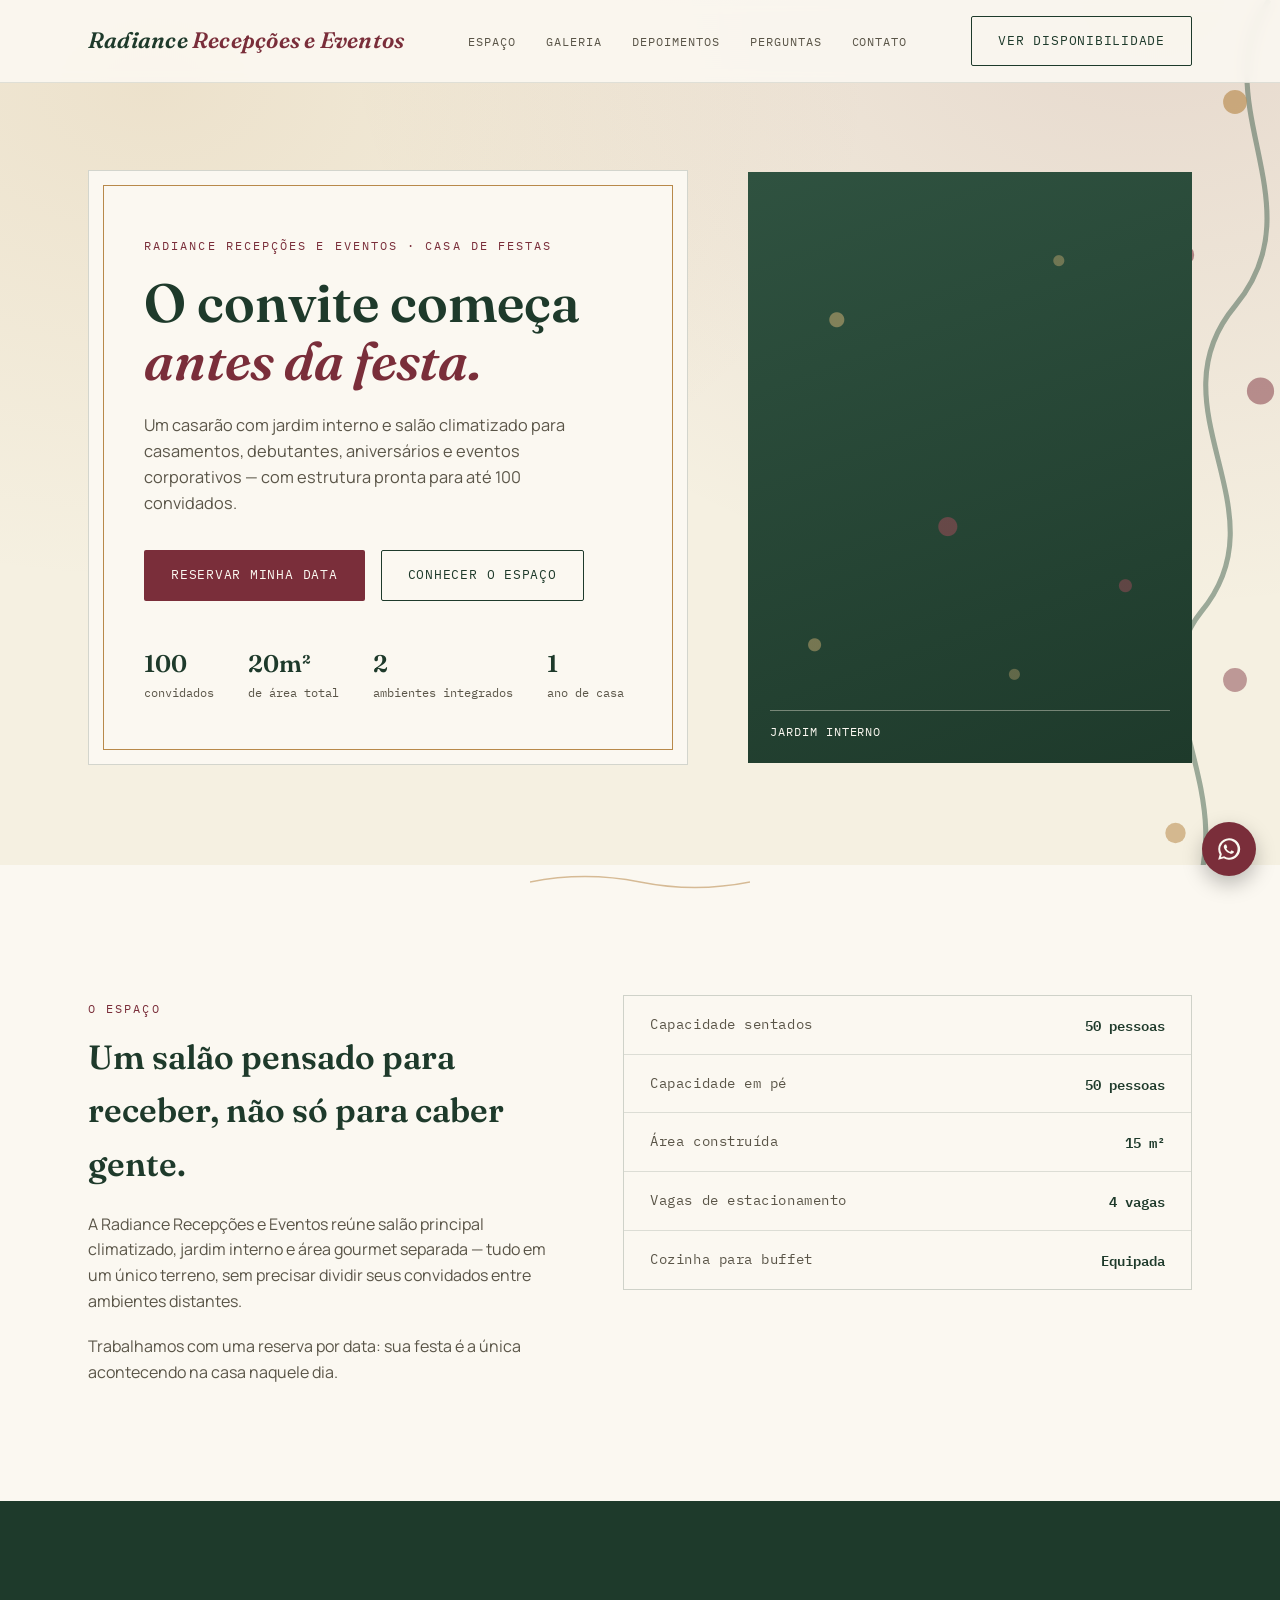
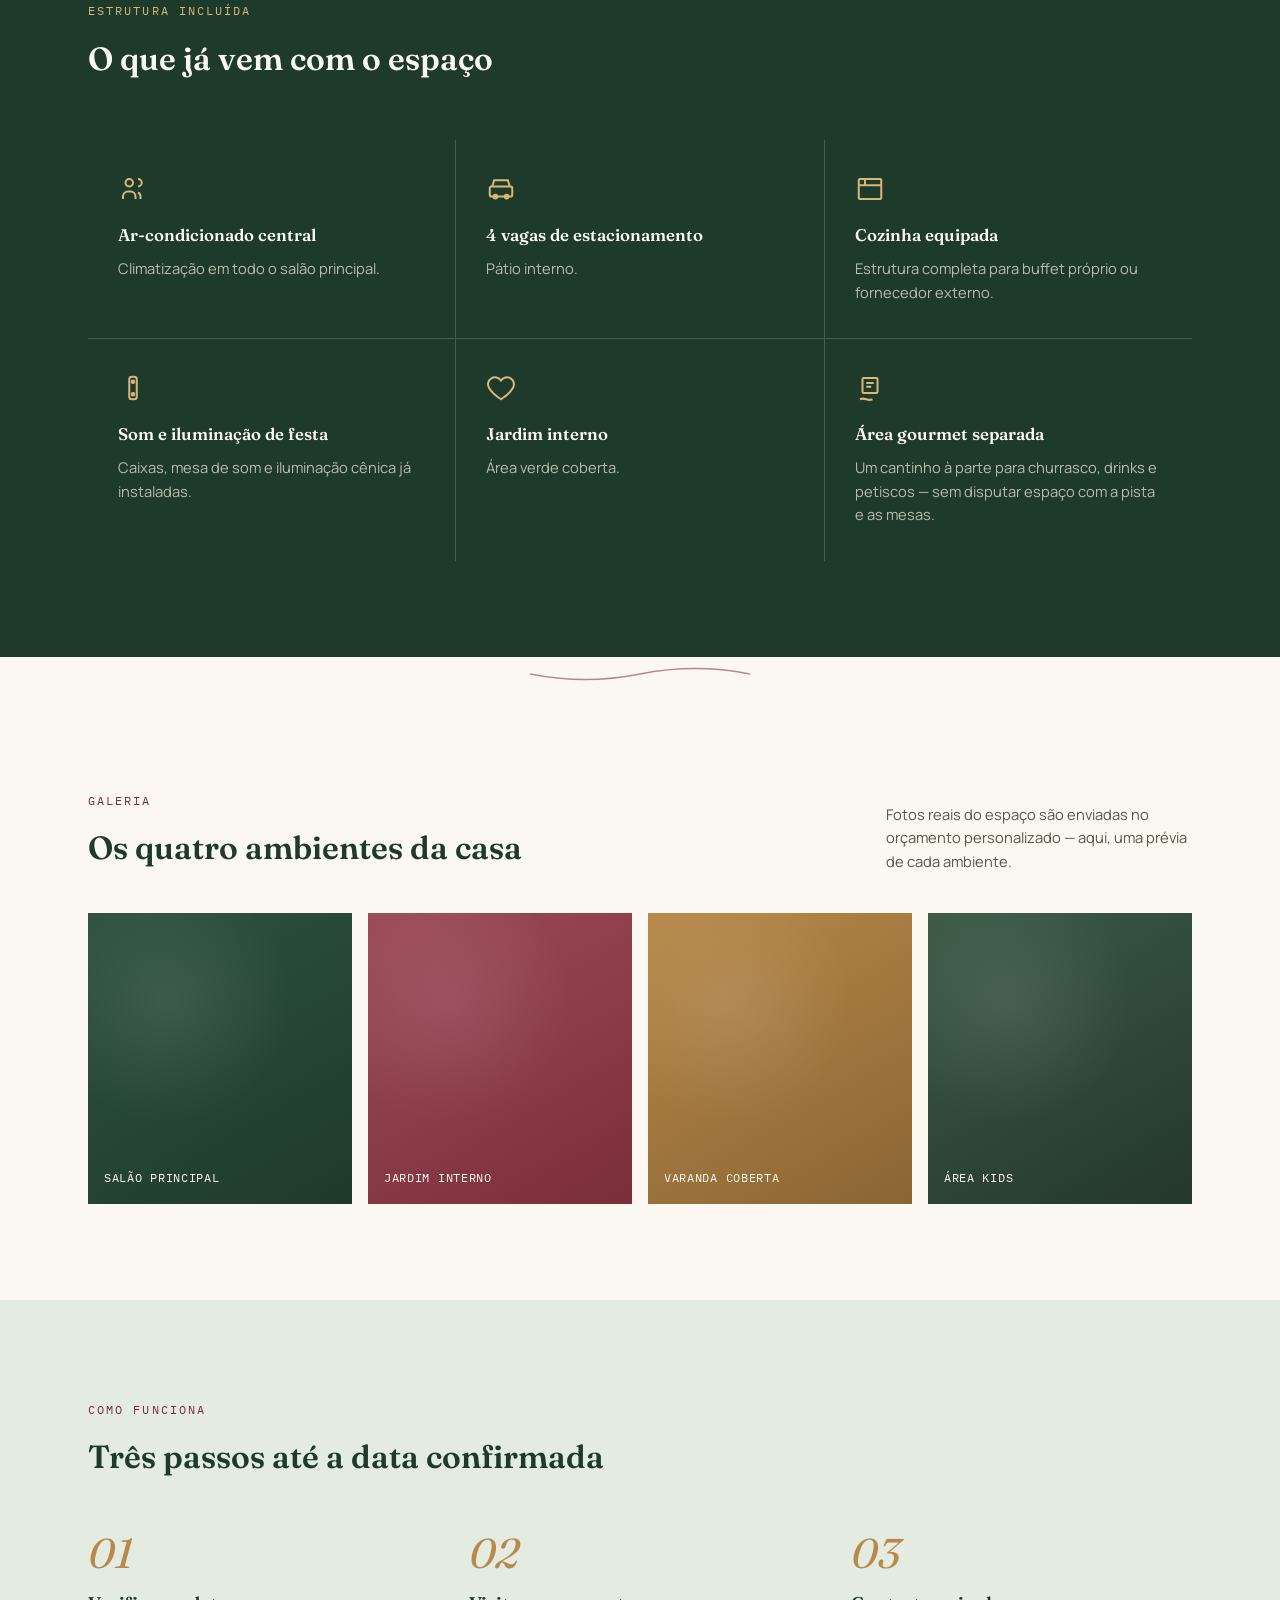
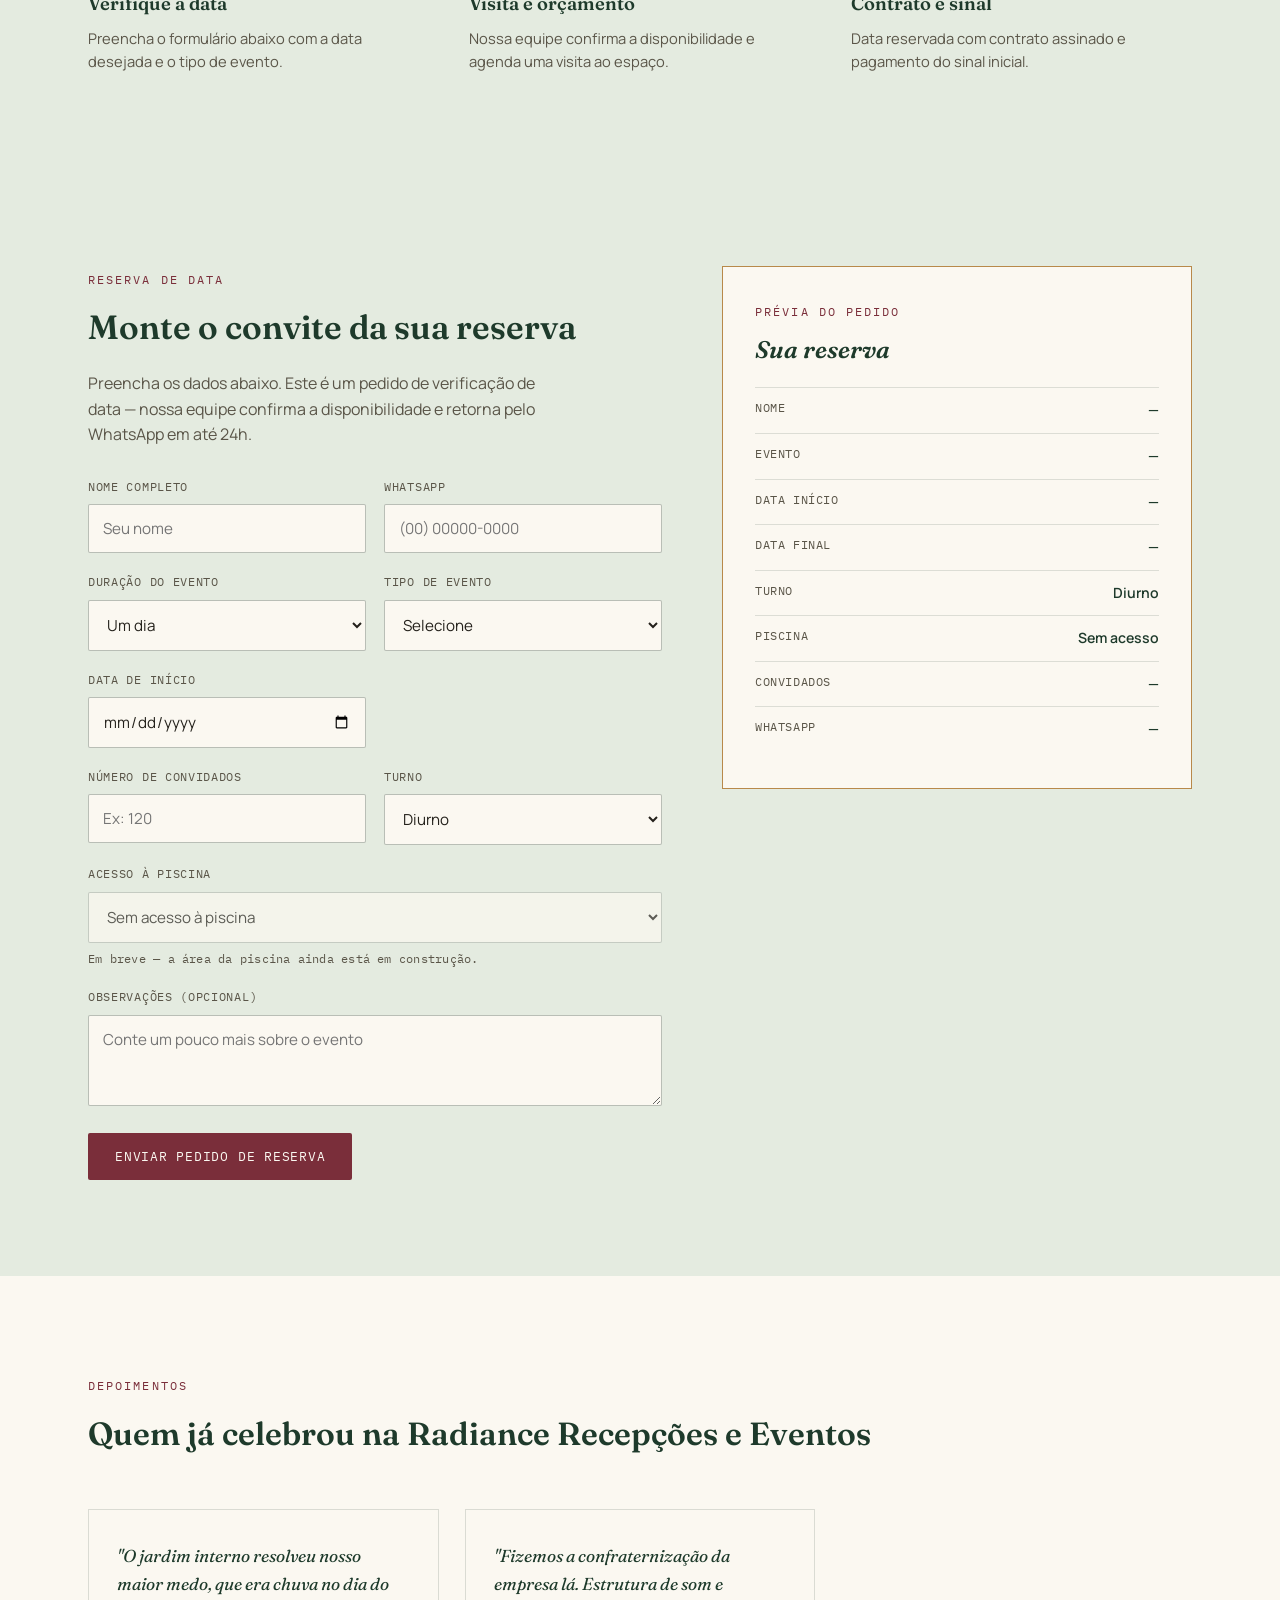
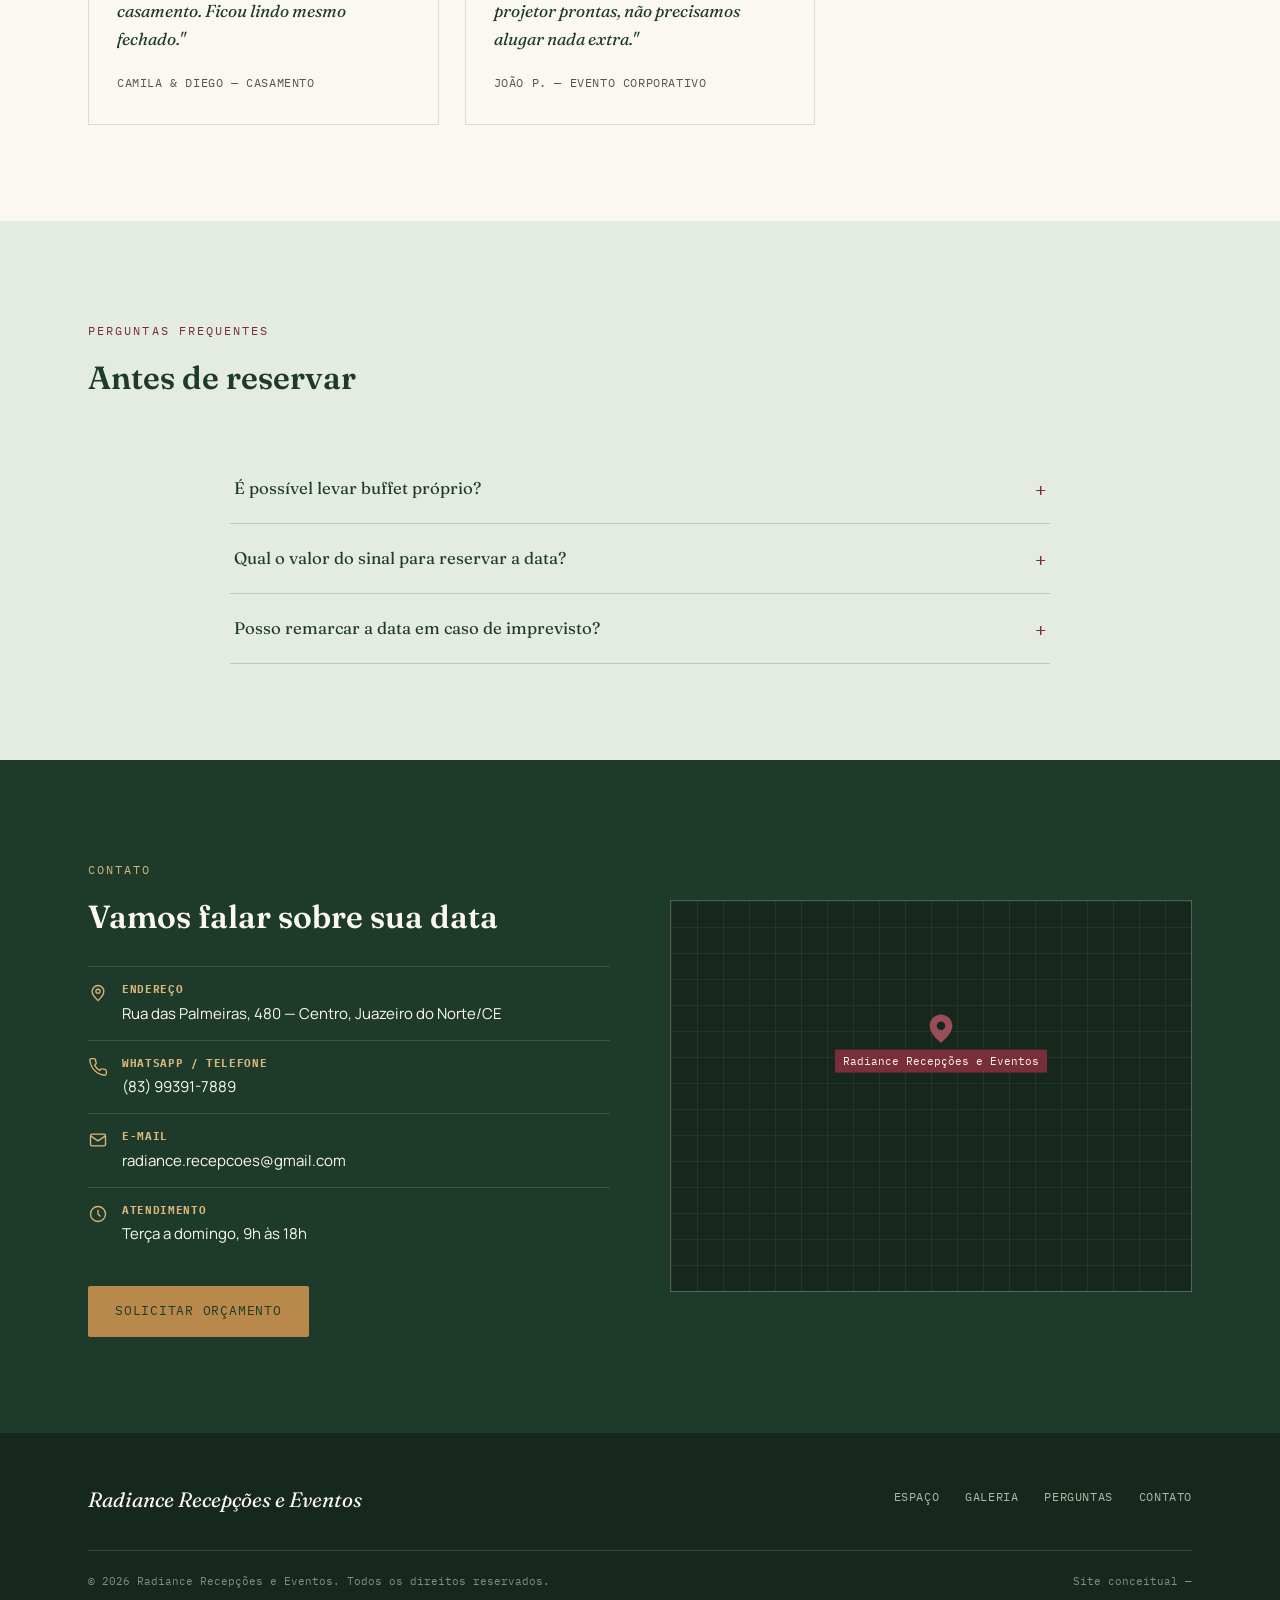
==== commit ded08c17: "Atualização do formulario Atualização do formulario de reserva do espaço." ====
--- a/index.html
+++ b/index.html
@@ -248,31 +248,7 @@
   @media (max-width:900px){ .features{grid-template-columns:1fr 1fr;} }
   @media (max-width:560px){ .features{grid-template-columns:1fr;} }
 
-  /* ================= PACOTES ================= */
-  .pacotes-head{max-width:60ch; margin-bottom:50px;}
-  .pacotes-head h2{font-size:2.1rem; margin-top:10px;}
-  .pacotes{display:grid; grid-template-columns:repeat(3,1fr); gap:26px;}
-  .pacote{
-    background:var(--ivory-soft); border:1px solid rgba(30,58,43,.18);
-    padding:36px 30px; display:flex; flex-direction:column;
-    transition:border-color .25s, transform .25s;
-  }
-  .pacote:hover{border-color:var(--wine); transform:translateY(-4px);}
-  .pacote .tag{font-family:var(--font-mono); font-size:.7rem; letter-spacing:.1em; text-transform:uppercase; color:var(--wine);}
-  .pacote h3{font-size:1.4rem; margin:12px 0 6px;}
-  .pacote .preco{font-family:var(--font-mono); color:var(--green-deep); font-size:.95rem; margin-bottom:18px;}
-  .pacote ul{margin-bottom:26px; flex-grow:1;}
-  .pacote li{
-    font-size:.92rem; color:var(--ink-soft); padding:8px 0; border-top:1px solid rgba(30,58,43,.12);
-    display:flex; gap:10px;
-  }
-  .pacote li::before{content:"✦"; color:var(--gold); flex-shrink:0;}
-  .pacote.destaque{background:var(--green-deep); border-color:var(--green-deep);}
-  .pacote.destaque .tag{color:var(--gold-light);}
-  .pacote.destaque h3, .pacote.destaque .preco{color:var(--ivory-soft);}
-  .pacote.destaque li{color:rgba(245,240,225,.82); border-top-color:rgba(245,240,225,.2);}
-
-  @media (max-width:900px){ .pacotes{grid-template-columns:1fr;} }
+  /* ================= (pacotes removidos) ================= */
 
   /* ================= GALERIA ================= */
   .galeria-head{display:flex; justify-content:space-between; align-items:flex-end; margin-bottom:40px; gap:20px; flex-wrap:wrap;}
@@ -440,7 +416,6 @@
     <a href="#topo" class="logo">Radiance <span>Recepções e Eventos</span></a>
     <ul class="nav-links" id="navLinks">
       <li><a href="#sobre">Espaço</a></li>
-      <li><a href="#pacotes">Pacotes</a></li>
       <li><a href="#galeria">Galeria</a></li>
       <li><a href="#depoimentos">Depoimentos</a></li>
       <li><a href="#faq">Perguntas</a></li>
@@ -479,7 +454,7 @@
             <p class="hero-sub">Um casarão com jardim interno e salão climatizado para casamentos, debutantes, aniversários e eventos corporativos — com estrutura pronta para até 100 convidados.</p>
             <div class="hero-actions">
               <a href="#reserva" class="btn btn-primary">Reservar minha data</a>
-              <a href="#pacotes" class="btn btn-ghost">Conhecer pacotes</a>
+              <a href="#sobre" class="btn btn-ghost">Conhecer o espaço</a>
             </div>
             <div class="hero-facts">
               <div><b>100</b>convidados</div>
@@ -557,60 +532,6 @@
           <svg viewBox="0 0 24 24" fill="none" stroke="currentColor" stroke-width="1.6"><path d="M4 21c4-2 6 2 10 0"/><rect x="6" y="4" width="12" height="12" rx="1"/><path d="M9 8h6M9 11h4"/></svg>
           <h4>Área gourmet separada</h4>
           <p>Um cantinho à parte para churrasco, drinks e petiscos — sem disputar espaço com a pista e as mesas.</p>
-        </div>
-      </div>
-    </div>
-  </section>
-
-  <!-- ================= PACOTES ================= -->
-  <section id="pacotes">
-    <div class="wrap">
-      <div class="pacotes-head reveal">
-        <span class="eyebrow">Pacotes</span>
-        <h2>Escolha o formato do seu evento</h2>
-      </div>
-      <div class="pacotes">
-        <div class="pacote reveal">
-          <span class="tag">Aniversários &amp; Chás</span>
-          <h3>Pacote Jasmim</h3>
-          <div class="preco">a partir de R$ 3.900</div>
-          <ul>
-            <li>Até 6 horas de uso do espaço</li>
-            <li>Salão principal + área kids</li>
-            <li>Mesa e cadeiras para 80 convidados</li>
-            <li>Som ambiente e microfone</li>
-            <li>Equipe de limpeza e apoio</li>
-          </ul>
-          <a href="#reserva" class="btn btn-ghost">Reservar este pacote</a>
-        </div>
-
-        <div class="pacote destaque reveal">
-          <span class="tag">Casamentos &amp; Debutantes</span>
-          <h3>Pacote Bougainville</h3>
-          <div class="preco">a partir de R$ 8.500</div>
-          <ul>
-            <li>Até 10 horas de uso do espaço</li>
-            <li>Casa inteira: salão, jardim e varanda</li>
-            <li>Mesa e cadeiras para 220 convidados</li>
-            <li>Som, iluminação cênica e telão</li>
-            <li>Camarim para noivos ou aniversariante</li>
-            <li>Coordenação de cerimonial no local</li>
-          </ul>
-          <a href="#reserva" class="btn btn-gold">Reservar este pacote</a>
-        </div>
-
-        <div class="pacote reveal">
-          <span class="tag">Corporativo</span>
-          <h3>Pacote Alameda</h3>
-          <div class="preco">a partir de R$ 4.700</div>
-          <ul>
-            <li>Até 8 horas de uso do espaço</li>
-            <li>Salão principal com formato auditório</li>
-            <li>Projetor, telão e sistema de som</li>
-            <li>Wi-Fi dedicado para o evento</li>
-            <li>Coffee break sob consulta</li>
-          </ul>
-          <a href="#reserva" class="btn btn-ghost">Reservar este pacote</a>
         </div>
       </div>
     </div>
@@ -689,8 +610,11 @@
 
           <div class="field-row">
             <div class="field">
-              <label for="data">Data do evento</label>
-              <input type="date" id="data" name="data" required>
+              <label for="duracao">Duração do evento</label>
+              <select id="duracao" name="duracao" required>
+                <option value="unica" selected>Um dia</option>
+                <option value="multipla">Mais de um dia</option>
+              </select>
             </div>
             <div class="field">
               <label for="tipo">Tipo de evento</label>
@@ -707,12 +631,23 @@
 
           <div class="field-row">
             <div class="field">
+              <label for="dataInicio">Data de início</label>
+              <input type="date" id="dataInicio" name="dataInicio" required>
+            </div>
+            <div class="field" id="dataFinalField" style="display:none;">
+              <label for="dataFinal">Data final</label>
+              <input type="date" id="dataFinal" name="dataFinal">
+            </div>
+          </div>
+
+          <div class="field-row">
+            <div class="field">
               <label for="convidados">Número de convidados</label>
               <input type="number" id="convidados" name="convidados" min="1" max="300" placeholder="Ex: 120" required>
             </div>
-            <div class="field">
-              <label for="turno">Turno preferido</label>
-              <select id="turno" name="turno">
+            <div class="field" id="turnoField">
+              <label for="turno">Turno</label>
+              <select id="turno" name="turno" required>
                 <option value="Diurno">Diurno</option>
                 <option value="Noturno">Noturno</option>
               </select>
@@ -720,6 +655,15 @@
           </div>
 
           <div class="field">
+            <label for="piscina">Acesso à piscina</label>
+            <select id="piscina" name="piscina" disabled>
+              <option value="nao" selected>Sem acesso à piscina</option>
+              <option value="sim">Com acesso à piscina</option>
+            </select>
+            <span class="field-error show" style="color:var(--ink-soft);">Em breve — a área da piscina ainda está em construção.</span>
+          </div>
+
+          <div class="field">
             <label for="mensagem">Observações (opcional)</label>
             <textarea id="mensagem" name="mensagem" rows="3" placeholder="Conte um pouco mais sobre o evento"></textarea>
           </div>
@@ -734,8 +678,10 @@
         <h3>Sua reserva</h3>
         <div class="preview-line"><span>Nome</span><span id="pvNome">—</span></div>
         <div class="preview-line"><span>Evento</span><span id="pvTipo">—</span></div>
-        <div class="preview-line"><span>Data</span><span id="pvData">—</span></div>
+        <div class="preview-line"><span>Data início</span><span id="pvDataInicio">—</span></div>
+        <div class="preview-line"><span>Data final</span><span id="pvDataFinal">—</span></div>
         <div class="preview-line"><span>Turno</span><span id="pvTurno">Diurno</span></div>
+        <div class="preview-line"><span>Piscina</span><span id="pvPiscina">Sem acesso</span></div>
         <div class="preview-line"><span>Convidados</span><span id="pvConvidados">—</span></div>
         <div class="preview-line"><span>WhatsApp</span><span id="pvWhats">—</span></div>
       </div>
@@ -772,7 +718,7 @@
         </div>
         <div class="faq-item">
           <button class="faq-q">Qual o valor do sinal para reservar a data? <span class="plus">+</span></button>
-          <div class="faq-a"><p>O sinal corresponde a 30% do valor do pacote escolhido e garante a data exclusiva para o seu evento.</p></div>
+          <div class="faq-a"><p>O sinal corresponde a 30% do valor total da reserva e garante a data exclusiva para o seu evento.</p></div>
         </div>
         <div class="faq-item">
           <button class="faq-q">Posso remarcar a data em caso de imprevisto? <span class="plus">+</span></button>
@@ -826,7 +772,6 @@
       <div class="footer-logo">Radiance Recepções e Eventos</div>
       <ul class="footer-nav" style="display:flex;">
         <li><a href="#sobre">Espaço</a></li>
-        <li><a href="#pacotes">Pacotes</a></li>
         <li><a href="#galeria">Galeria</a></li>
         <li><a href="#faq">Perguntas</a></li>
         <li><a href="#contato">Contato</a></li>
@@ -924,13 +869,37 @@
   });
   whatsappInput.addEventListener('blur', validatePhoneField);
 
+  // ---------- Duração: mostra/esconde data final ----------
+  const duracaoSelect = document.getElementById('duracao');
+  const dataFinalField = document.getElementById('dataFinalField');
+  const dataInicioInput = document.getElementById('dataInicio');
+  const dataFinalInput = document.getElementById('dataFinal');
+  const turnoField = document.getElementById('turnoField');
+  const turnoSelect = document.getElementById('turno');
+
+  function toggleDataFinal() {
+    const multipla = duracaoSelect.value === 'multipla';
+    dataFinalField.style.display = multipla ? 'block' : 'none';
+    dataFinalInput.required = multipla;
+    if (!multipla) dataFinalInput.value = '';
+
+    // Com mais de um dia, o evento ocupa diurno e noturno — turno não se aplica.
+    turnoField.style.display = multipla ? 'none' : 'block';
+    turnoSelect.required = !multipla;
+    if (multipla) turnoSelect.value = 'Diurno';
+  }
+  duracaoSelect.addEventListener('change', toggleDataFinal);
+  toggleDataFinal();
+
   // ---------- Booking form: live preview ----------
   const form = document.getElementById('bookingForm');
   const pv = {
     nome: document.getElementById('pvNome'),
     tipo: document.getElementById('pvTipo'),
-    data: document.getElementById('pvData'),
+    dataInicio: document.getElementById('pvDataInicio'),
+    dataFinal: document.getElementById('pvDataFinal'),
     turno: document.getElementById('pvTurno'),
+    piscina: document.getElementById('pvPiscina'),
     convidados: document.getElementById('pvConvidados'),
     whats: document.getElementById('pvWhats'),
   };
@@ -943,18 +912,24 @@
 
   function updatePreview() {
     const data = new FormData(form);
+    const multipla = data.get('duracao') === 'multipla';
     pv.nome.textContent = data.get('nome') || '—';
     pv.tipo.textContent = data.get('tipo') || '—';
-    pv.data.textContent = formatDate(data.get('data'));
-    pv.turno.textContent = data.get('turno') || 'Diurno';
+    pv.dataInicio.textContent = formatDate(data.get('dataInicio'));
+    pv.dataFinal.textContent = multipla ? formatDate(data.get('dataFinal')) : formatDate(data.get('dataInicio'));
+    pv.turno.textContent = multipla ? 'Não se aplica' : (data.get('turno') || 'Diurno');
+    pv.piscina.textContent = data.get('piscina') === 'sim' ? 'Com acesso' : 'Sem acesso';
     pv.convidados.textContent = data.get('convidados') ? data.get('convidados') + ' pessoas' : '—';
     pv.whats.textContent = data.get('whatsapp') || '—';
   }
   form.addEventListener('input', updatePreview);
   form.addEventListener('change', updatePreview);
 
-  // ---------- Booking form: submit (front-end only, sem backend) ----------
-  form.addEventListener('submit', function (e) {
+  // ---------- Booking form: submit ----------
+  // O valor total NÃO é calculado aqui. O front-end apenas envia os dados
+  // da reserva (datas, turno, piscina, convidados etc.) para o back-end,
+  // que calcula o valor_total e grava o registro completo no banco de dados.
+  form.addEventListener('submit', async function (e) {
     e.preventDefault();
 
     if (!validatePhoneField()) {
@@ -963,14 +938,44 @@
       return;
     }
 
+    const data = new FormData(form);
+    const multipla = data.get('duracao') === 'multipla';
+
+    const payload = {
+      nome: data.get('nome'),
+      whatsapp: data.get('whatsapp'),
+      tipo_evento: data.get('tipo'),
+      data_inicio_evento: data.get('dataInicio'),
+      data_final_evento: multipla ? data.get('dataFinal') : data.get('dataInicio'),
+      turno: multipla ? null : data.get('turno'),
+      acesso_piscina: data.get('piscina') === 'sim',
+      num_convidados: Number(data.get('convidados')),
+      mensagem: data.get('mensagem') || null,
+    };
+
     const msg = document.getElementById('formMsg');
-    msg.classList.add('show');
-    msg.scrollIntoView({ behavior: 'smooth', block: 'nearest' });
-    // Aqui entraria a integração real com backend / e-mail / WhatsApp API.
-    form.reset();
-    whatsappInput.classList.remove('valid', 'invalid');
-    whatsappError.classList.remove('show');
-    setTimeout(updatePreview, 0);
+
+    try {
+      // Endpoint do back-end: recebe os dados acima, calcula o valor_total
+      // (com base em turno + acesso_piscina + nº de dias) e grava em `aluguel`.
+      const res = await fetch('/api/reservas', {
+        method: 'POST',
+        headers: { 'Content-Type': 'application/json' },
+        body: JSON.stringify(payload),
+      });
+      if (!res.ok) throw new Error('Falha ao enviar a reserva');
+
+      msg.classList.add('show');
+      msg.scrollIntoView({ behavior: 'smooth', block: 'nearest' });
+      form.reset();
+      toggleDataFinal();
+      whatsappInput.classList.remove('valid', 'invalid');
+      whatsappError.classList.remove('show');
+      setTimeout(updatePreview, 0);
+    } catch (err) {
+      msg.textContent = 'Não foi possível enviar sua reserva agora. Tente novamente em instantes ou fale pelo WhatsApp.';
+      msg.classList.add('show');
+    }
   });
 </script>
 
